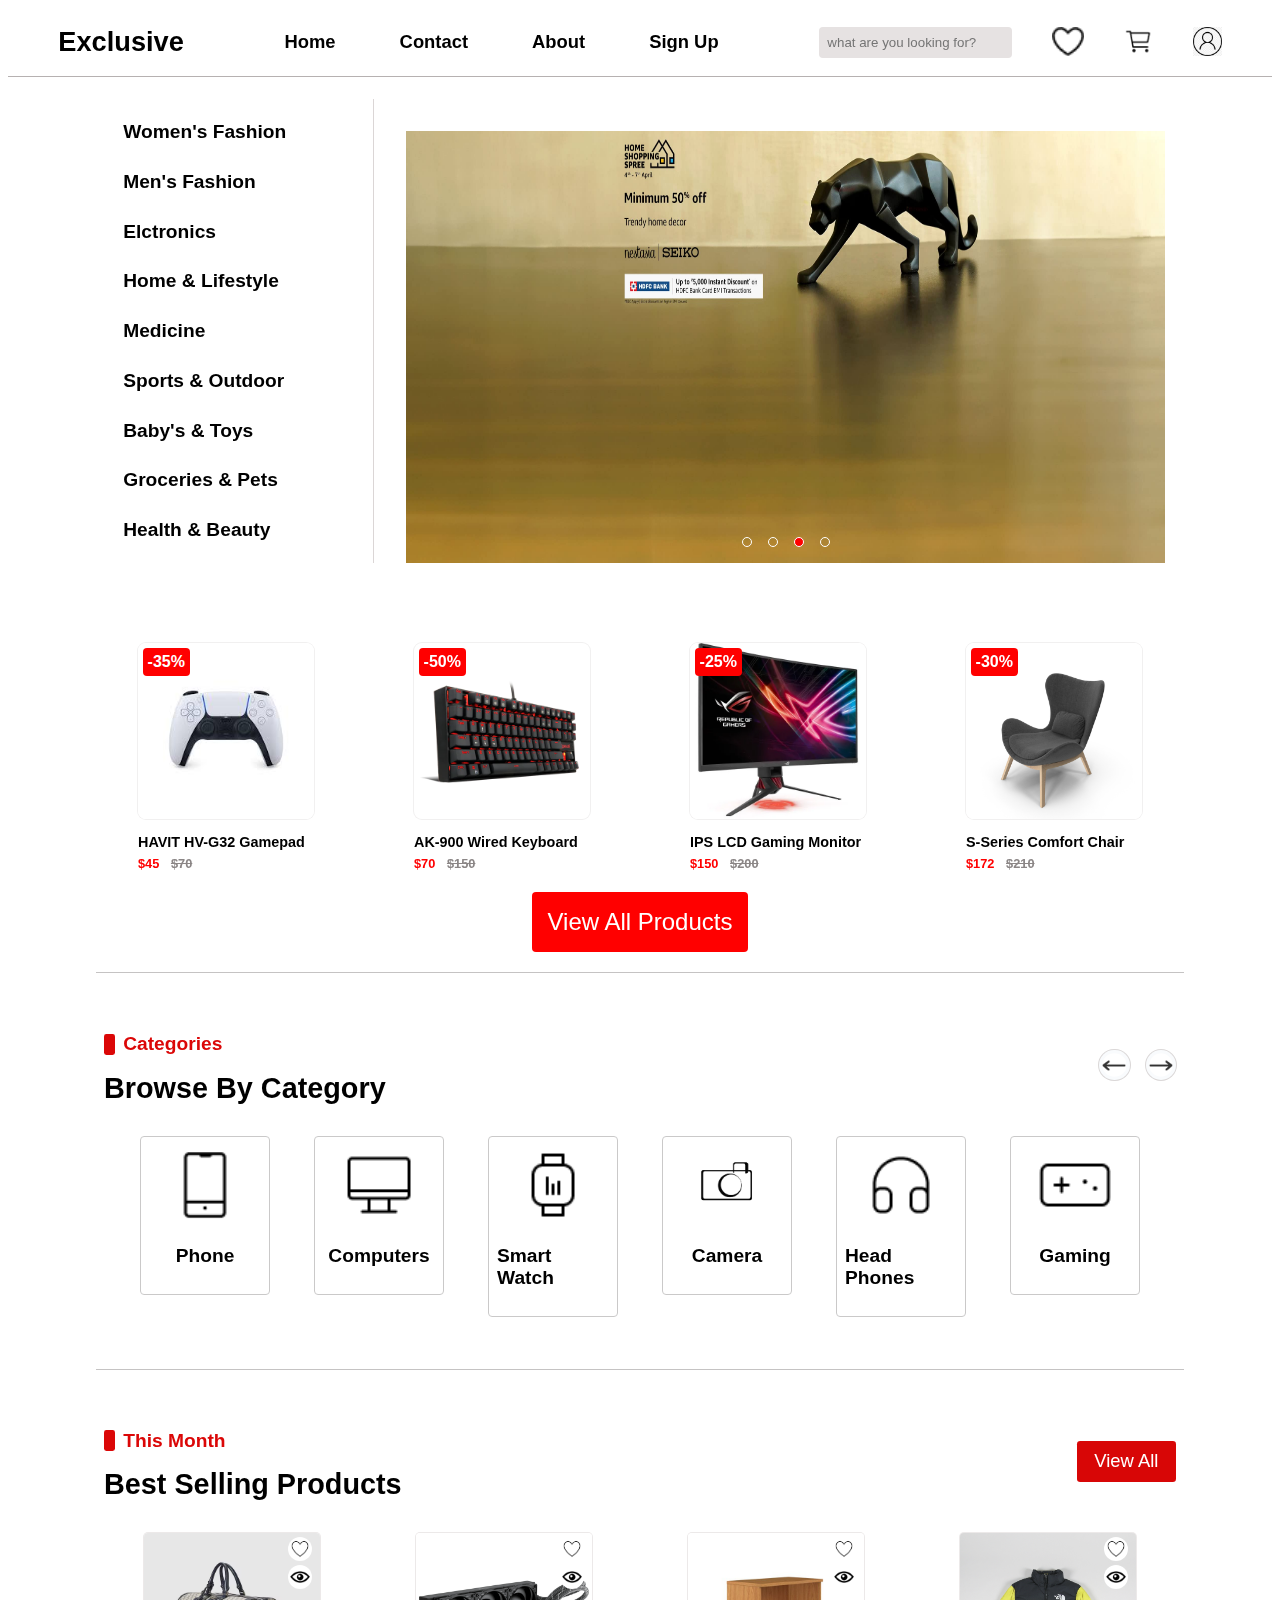
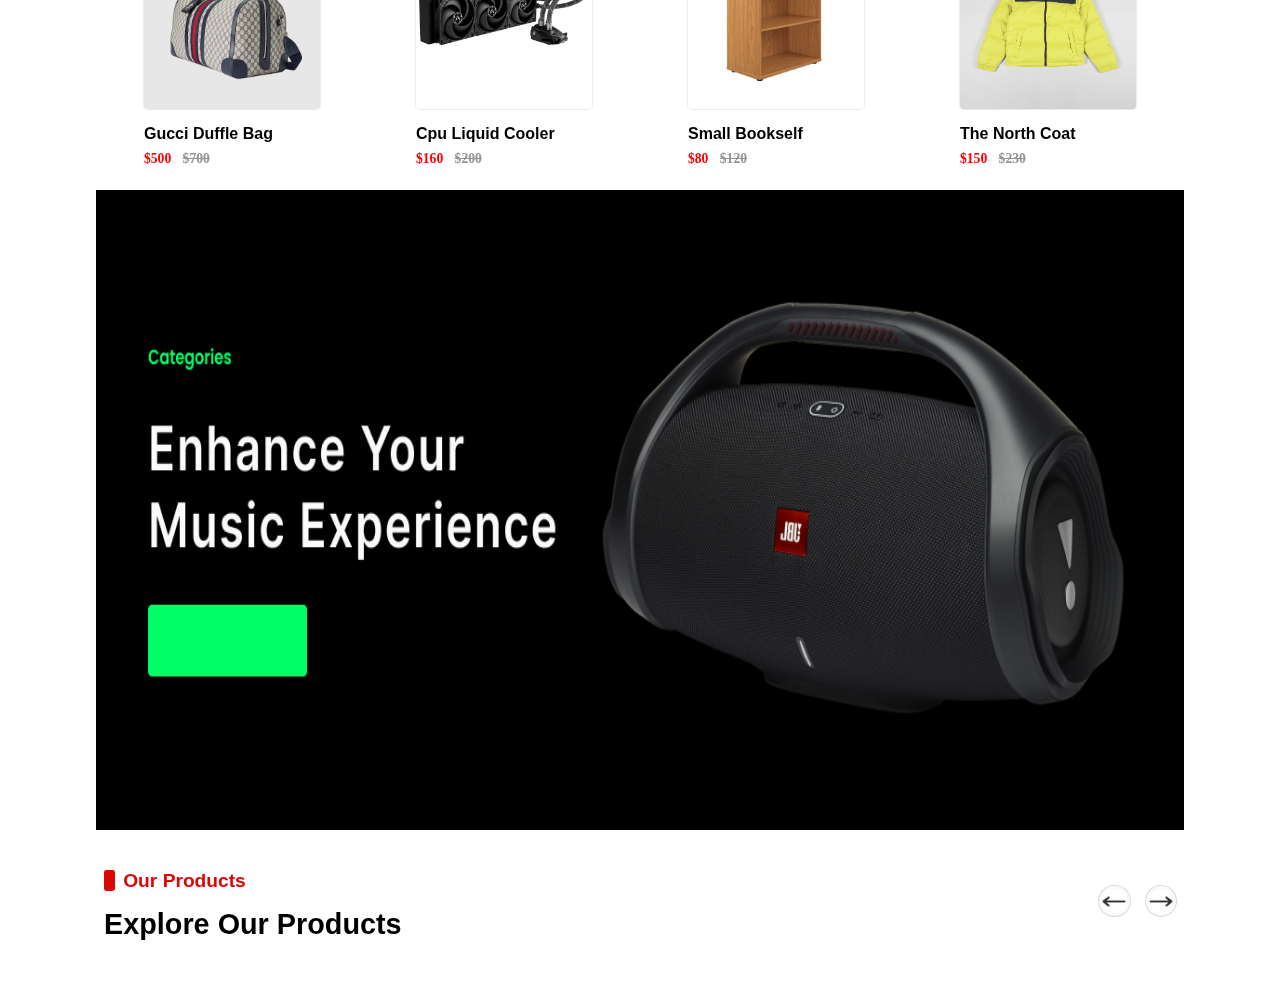
==== index.html @ c51a0bcf "adding new project work is remaining" ====
<!DOCTYPE html>
<html lang="en">
<head>
    <meta charset="UTF-8">
    <meta name="viewport" content="width=device-width, initial-scale=1.0">
    <title>Document</title>
    <link rel="stylesheet" href="./style.css">
</head>
<body>
    <!-- nav-section -->
    <nav class="nav-section">
        <h1 onclick="reLoad(event)">Exclusive</h1>
        <div class="mid">
            <li>
                <a href="#home">home</a>
            </li>
            <li>
                <a href="#">contact</a>
            </li>
            <li>
                <a href="#">about</a>
            </li>
            <li>
                <a href="#">sign up</a>
            </li>
        </div>
        <div class="right">
            <input type="search" placeholder="what are you looking for?">
            <img src="./images/Vector-1.png" alt="whislist">
            <img src="./images/Cart1 with buy.png" alt="add to cart">
            <img src="./images/account-user.jpg" alt="account-settings">
        </div>
    </nav>
    <hr>

    <!-- header section -->
    <header class="header-section" id="home">
        <div class="item1">
            <div class="card">
                <h4>women's fashion</h4>
                <img src="./images/right-arrow.png" alt="">
            </div>
            <div class="card">
                <h4>men's fashion</h4>
                <img src="./images/right-arrow.png" alt="">
            </div>
            <div class="card">
                <h4>elctronics</h4>
                <img src="./images/right-arrow.png" alt="elctronics">
            </div>
            <div class="card">
                <h4>home & lifestyle</h4>
                <img src="./images/right-arrow.png" alt="home & lifestyle">
            </div>
            <div class="card">
                <h4>medicine</h4>
                <img src="./images/right-arrow.png" alt="medicine">
            </div>
            <div class="card">
                <h4>sports & outdoor</h4>
                <img src="./images/right-arrow.png" alt="sports & outdoor">
            </div>
            <div class="card">
                <h4>baby's & toys</h4>
                <img src="./images/right-arrow.png" alt="baby's & toys">
            </div>
            <div class="card">
                <h4>groceries & pets</h4>
                <img src="./images/right-arrow.png" alt="groceries & pets">
            </div>
            <div class="card">
                <h4>health & beauty</h4>
                <img src="./images/right-arrow.png" alt="health & beauty">
            </div>
        </div>
        <div class="item2 ">
            <div class="container">
                
            </div>
        </div>
    </header>

    <!-- main-section  -->
    <main>
        <!-- flash sales -->
        <div class="catalogs">

        </div>

        <div class="sales-item">
            <div class="item">
                <div class="discount">-35%</div>
                <div class="card">
                    <img src="./images/Frame 570.png" alt="">
                    <button>add to cart</button>
                </div>
                <div class="text">
                    <h3>HAVIT HV-G32 Gamepad</h3>
                    <h5>$45  <span> $70</span></h5>
                </div>

            </div>
            <div class="item">
                <div class="discount">-50%</div>
                <div class="card">
                    <img src="./images/Frame 570-1.png" alt="">
                    <button>add to cart</button>
                </div>
                <div class="text">
                    <h3>AK-900 Wired Keyboard </h3>
                    <h5>$70 <span>$150 </span></h5>
                </div>

            </div>
            <div class="item">
                <div class="discount">-25%</div>
                <div class="card">
                    <img src="./images/Frame 570-2.png" alt="">
                    <button>add to cart</button>
                </div>
                <div class="text">
                    <h3>IPS LCD Gaming Monitor</h3>
                    <h5>$150 <span>$200 </span></h5>
                </div>

            </div>
            <div class="item">
                <div class="discount">-30%</div>
                <div class="card">
                    <img src="./images/Frame 570-3.png" alt="">
                    <button>add to cart</button>
                </div>
                <div class="text">
                    <h3>S-Series Comfort Chair</h3>
                    <h5>$172 <span>$210</span></h5>
                </div>

            </div>

        </div>

        <center>
            <div>view all products</div>
        </center>

        <hr>

        <!-- categories -->
        <div class="catalogs">
            <div class="text">
                <div class="box">
                    <div></div>
                    <h5>categories</h5>
                </div>
                <h2>browse by category</h2>
            </div>
            <div class="box">
                <img src="./images/left-arrow.png" alt="">
                <img src="./images/right-arrow-2.png" alt="">
            </div>
        </div>
        <div class="categories">
            <div class="card">
                <img src="./images/Category-CellPhone.png" alt="">
                <h3>phone</h3>
            </div>
            <div class="card">
                <img src="./images/Category-Computer.png" alt="">
                <h3>computers</h3>
            </div>
            <div class="card">
                <img src="./images/Category-SmartWatch.png" alt="">
                <h3>smart watch</h3>
            </div>
            <div class="card">
                <img src="./images/Category-Camera.png" alt="">
                <h3>camera</h3>
            </div>
            <div class="card">
                <img src="./images/Category-Headphone.png" alt="">
                <h3>head phones</h3>
            </div>
            <div class="card">
                <img src="./images/Category-Gamepad.png" alt="">
                <h3>gaming</h3>
            </div>
            
        </div>
        <hr>

        <!-- best selling item -->
        <div class="catalogs">
            <div class="text">
                <div class="box">
                    <div></div>
                    <h5>this month</h5>
                </div>
                <h2>best selling products</h2>
            </div>
            <div class="btn-view">view all</div>
        </div>
        <div class="selling-products">
            <div class="item">
                <div class="spec">
                    <img src="./images/whislist-logo.png" alt="">
                    <img src="./images/seen-logo.png" alt="">
                </div>
                <div class="card">
                    <img src="./images/Cart-1.png" alt="">
                    <button>add to cart</button>
                </div>
                <div class="text">
                    <h3>Gucci Duffle Bag</h3>
                    <h5>$500 <span>$700</span></h5>
                </div>
            </div>
            <div class="item">
                <div class="spec">
                    <img src="./images/whislist-logo.png" alt="">
                    <img src="./images/seen-logo.png" alt="">
                </div>
                <div class="card">
                    <img src="./images/Cart-2.png" alt="">
                    <button>add to cart</button>
                </div>
                <div class="text">
                    <h3>cpu liquid cooler</h3>
                    <h5>$160 <span>$200</span></h5>
                </div>
            </div>
            <div class="item">
                <div class="spec">
                    <img src="./images/whislist-logo.png" alt="">
                    <img src="./images/seen-logo.png" alt="">
                </div>
                <div class="card">
                    <img src="./images/Cart-3.png" alt="">
                    <button>add to cart</button>
                </div>
                <div class="text">
                    <h3>small bookself</h3>
                    <h5>$80 <span>$120</span></h5>
                </div>
            </div>
            <div class="item">
                <div class="spec">
                    <img src="./images/whislist-logo.png" alt="">
                    <img src="./images/seen-logo.png" alt="">
                </div>
                <div class="card">
                    <img src="./images/Cart-10.png" alt="" style="mix-blend-mode: multiply;">
                    <button>add to cart</button>
                </div>
                <div class="text">
                    <h3>the north coat</h3>
                    <h5>$150 <span>$230</span></h5>
                </div>
            </div>
        </div>

        <!-- banner -->
        <div class="banner">
        </div>

        <!-- products  -->
        <div class="catalogs">
            <div class="text">
                <div class="box">
                    <div></div>
                    <h5>our products</h5>
                </div>
                <h2>explore our products</h2>
            </div>
            <div class="box">
                <img src="./images/left-arrow.png" alt="">
                <img src="./images/right-arrow-2.png" alt="">
            </div>
        </div>

        <div class="products"></div>
    </main>
    <script src="./script.js"></script>
</body>
</html>
---- style.css ----
body{
    display: flex;
    flex-direction: column;
    align-items: center;
}
.nav-section{
    width:100%;
    height:fit-content;
    display: flex;
    flex-direction: row;
    justify-content:space-around;
    align-items: center;
    cursor: pointer;
    border-bottom:solid rgb(182, 177, 177) 1px;
}
.nav-section > h1{
    font-size:1.7rem;
    font-family: 'Gill Sans', 'Gill Sans MT', Calibri, 'Trebuchet MS', sans-serif;
    font-weight:600;
}
.nav-section > .mid{
    width:fit-content;
    display: flex;
    flex-direction: row;
    gap:4rem;
    list-style-type: none;
}
.nav-section > .mid a{
    font-size:1.15rem;
    text-decoration: none;
    font-family: 'Gill Sans', 'Gill Sans MT', Calibri, 'Trebuchet MS', sans-serif;
    font-weight:600;
    text-transform: capitalize;
    color:black;
}
.nav-section > .mid a:hover{
    text-decoration:underline rgb(0, 0, 0) 1px;
    text-underline-offset:5px;
}
.nav-section > .right{
    width:fit-content;
    display: flex;
    flex-direction: row;
    gap:2.5rem;
}
.nav-section > .right > input{
    border:none;
    outline: none;
    background-color:rgb(230, 226, 226);
    border-radius:0.25rem;
    padding:0.5rem;
}
.nav-section >  .right > img{
    height:1.8rem;
}
.header-section{
    width:82vw;
    display: flex;
    flex-direction:row;
    margin-top:-1.2rem;
}
.header-section > .item1{
    width:25%;
    display:flex;
    flex-direction: column;
    justify-content: space-around;
    padding:0.5rem;
}
.header-section > .item1 > .card{
    width:100%;
    height:2rem;
    display:flex;
    flex-direction: row;
    justify-content: space-between;
    align-items:center;
    cursor: pointer;
    img{
        display: none;
    }
}
.header-section > .item1 > .card:hover{
    img{
        height:0.8rem;
        display: inline;
    }
}
.header-section > .item1 > .card > h4{
    font-size:1.2rem;
    font-family: 'Gill Sans', 'Gill Sans MT', Calibri, 'Trebuchet MS', sans-serif;
    text-transform: capitalize;
    font-weight:550;
}
.header-section > .item2{
    width:75%;
    height:25rem;
    padding:2rem;
    border-left:solid 1px rgb(219, 214, 214);
}
.header-section > .item2 > .container{
    width:100%;
    height:100%;
    background-image:url('./images/');
    background-size:100% 100%;
}
.header-section > .item2 > .container{
    display: flex;
    flex-direction: row;
    justify-content: center;
    align-items: flex-end;
    gap:1rem;
    padding:1rem;

}
.header-section > .item2 > .container > div{
    width:0.5rem;
    height:0.5rem;
    border-radius:50%;
    border:solid 1px white;
}
main{
    width:85vw;
    display: flex;
    flex-direction: column;
    margin-top:4rem;
    /* border:solid 1px; */
}
main > .sales-item{
    width:100%;
    display: flex;
    flex-direction: row;
    justify-content: space-around;
    gap:1rem;
}
main > .sales-item > .item{
    width:11rem;
    display:flex;
    flex-direction: column;
    gap:0;
    position:relative;
}
main > .sales-item > .item > .discount{
    width:fit-content;
    font-size:1rem;
    font-family: 'Gill Sans', 'Gill Sans MT', Calibri, 'Trebuchet MS', sans-serif;
    font-weight: 600;
    color:white;
    background-color:red;
    border-radius:0.25rem;
    padding:0.3rem;
    /* border:solid 1px; */
    position: absolute;
    left:0.3rem;
    top:0.3rem;
    z-index:1;

}
main > .sales-item > .item > .card{
    width:100%;
    display: flex;
    flex-direction: column-reverse;
    position: relative;
    /* border:solid 1px; */
    button{
        display:none;
    }
}
main > .sales-item > .item > .card:hover{
    img{
        width:100%;
    }
    button{
        width:100%;
        height:2rem;
        display:inline;
        background-color:black;
        font-size:1rem;
        font-family: 'Gill Sans', 'Gill Sans MT', Calibri, 'Trebuchet MS', sans-serif;
        text-transform:capitalize;
        color:white;
        border:none;
        border-radius:0.2rem;
        z-index:1;
        cursor: pointer;
        position: absolute;
    }
    button:hover{
        opacity:0.9;
        font-size:1.2rem;
    }
}
main > .sales-item > .item > .card > img{
    aspect-ratio:4/4;
    border-radius:0.5rem;
    box-shadow:0px 0px 0px 1px rgb(241, 240, 240);
}
main > .sales-item > .item > .text{
    width:100%;
    height:fit-content;
}
main > .sales-item > .item > .text > h3{
    font-size:0.9rem;
    font-family: 'Gill Sans', 'Gill Sans MT', Calibri, 'Trebuchet MS', sans-serif;
    font-weight:600;
}
main > .sales-item > .item > .text > h5{
    font-size:0.8rem;
    font-family: 'Gill Sans', 'Gill Sans MT', Calibri, 'Trebuchet MS', sans-serif;
    color:red;
    font-weight:600;
    margin-top:-0.5rem;
    word-spacing:0.5rem;
}
main > .sales-item > .item > .text span{
    color:rgb(139, 134, 134);
    text-decoration: line-through;
}
main > center > div{
    color: white;
    font-size:1.5rem;
    font-family: 'Gill Sans', 'Gill Sans MT', Calibri, 'Trebuchet MS', sans-serif;
    border-radius:0.25rem;
    text-transform: capitalize;
    width:fit-content;
    padding:1rem;
    background-color:red;
}
hr {
    border: none; 
    height: 1px; 
    background-color: rgb(197, 195, 195);
    margin: 20px 0;
}
main > .catalogs{
    display: flex;
    flex-direction:row;
    justify-content:space-between;
    align-items:center;
    padding:0.5rem;
}
main > .catalogs > .text{
    height:fit-content;
    display: flex;
    flex-direction:column;
    align-content:center;
}
main > .catalogs > .btn-view{
    font-size:1.15rem;
    font-family: 'Gill Sans', 'Gill Sans MT', Calibri, 'Trebuchet MS', sans-serif;
    font-weight:500;
    text-transform: capitalize;
    color:white;
    background-color:rgb(216, 6, 6);
    border-radius:0.2rem;
    padding:0.6rem 1.1rem;
}
main > .catalogs > .box{
    display:flex;
    flex-direction:row;
    align-items: flex-end;
    gap:1rem;
}
main > .catalogs > .box > img{
    width:1.5rem;
    border-radius:50%;
    box-shadow:0px 0px 0px 1px rgb(219, 216, 216);
    background-color: rgb(249, 251, 253);
    padding:0.2rem;
}
main > .catalogs > .text > .box{
    display: flex;
    flex-direction:row;
    align-items: center;
    gap:0.5rem;
}
main > .catalogs > .text > .box > div{
    width:0.7rem;
    height:1.3rem;
    background-color:rgb(219, 7, 7);
    border-radius:0.15rem;
}
main > .catalogs > .text > .box > h5{
    font-size:1.2rem;
    font-family: 'Gill Sans', 'Gill Sans MT', Calibri, 'Trebuchet MS', sans-serif;
    text-transform: capitalize;
    color: rgb(219, 7, 7);
}
main > .catalogs > .text > h2{
    font-size:1.8rem;
    font-family: 'Gill Sans', 'Gill Sans MT', Calibri, 'Trebuchet MS', sans-serif;
    text-transform: capitalize;
    margin-top:-1rem;
}
main > .categories{
    display:flex;
    flex-direction:row;
    justify-content:space-evenly;
    margin-bottom:2rem;
}
main > .categories > .card{
    width:7rem;
    height:fit-content;
    display: flex;
    flex-direction: column;
    align-items: center;
    border:solid 1px rgb(202, 201, 201);
    padding:0.5rem;
    border-radius:0.25rem;
}
main > .categories > .card > h3{
    font-size:1.2rem;
    font-family: 'Gill Sans', 'Gill Sans MT', Calibri, 'Trebuchet MS', sans-serif;
    font-weight: 600;
    text-transform: capitalize;
}
main > .categories img{
    width:5rem;
}
main > .selling-products{
    display: flex;
    flex-direction:row;
    justify-content: space-around;
}
main > .selling-products > .item{
    width:11rem;
    position: relative;
}
main > .selling-products > .item > .spec{
    width:1.5rem;
    position: absolute;
    left:9rem;
    top:0.25rem;
    z-index: 1;
}
main > .selling-products > .item > .spec > img{
    width:100%;
    border-radius:50%;
}
main > .selling-products > .item > .spec > img:hover{
    width:1.4rem;
}
main > .selling-products > .item > .card{
    width:100%;
    display:flex;
    flex-direction: column-reverse;
    position: relative;
    box-shadow:0px 0px 0px 1px rgb(236, 233, 233);
    border-radius:0.25rem;
    button{
        display:none;
    }
}
main > .selling-products > .item > .card:hover{
    img{
        width:100%;
    }
    button{
        width:100%;
        height:2rem;
        display:inline;
        background-color:black;
        font-size:1rem;
        font-family: 'Gill Sans', 'Gill Sans MT', Calibri, 'Trebuchet MS', sans-serif;
        text-transform:capitalize;
        color:white;
        border:none;
        border-radius:0.2rem;
        z-index:1;
        cursor: pointer;
        position: absolute;
    }
    button:hover{
        opacity:0.9;
        font-size:1.2rem;
    }
}
main > .selling-products > .item > .card > img{
    width:100%;
    border-radius:0.25rem;
}
main > .selling-products > .item > .text{
    width:100%;
    display:flex;
    flex-direction:column;
    gap:-4rem;
}
main > .selling-products > .item > .text > h3{
    font-size:1rem;
    text-transform: capitalize;
    font-family: 'Gill Sans', 'Gill Sans MT', Calibri, 'Trebuchet MS', sans-serif;
}
main > .selling-products > .item > .text > h5{
    font-size:0.85rem;
    color:red;
    word-spacing:0.5rem;
    margin-top:-0.5rem;
}
main > .selling-products > .item > .text span{
    color: rgb(150, 147, 147);
    text-decoration: line-through;
}
main > .banner{
    width:100%;
    height:40rem;
    background-image:url('./images/Frame\ 600.png');
    background-size:100% 100%;
}
@media (max-width:1090px) and (min-width:919px) {
    .nav-section{
        width:100%;
        justify-content:space-around;
    }
    .nav-section > .mid{
        gap:1.8rem;
    }
    .nav-section > .right{
        gap:1rem;
    }
    .header-section{
        width:90vw;
    }
    .header-section > .item1 > .card > h4{
        font-size:1rem;
    }
    .header-section > .item2{
        width:75%;
        height:16.4rem;
        padding:1.3rem;
    }
    main{
        width:92vw;
    }
    main > .banner{
        width:100%;
        height:20rem;
        background-image:url('./images/Frame\ 600.png');
        background-size:100% 100%;
    }
}
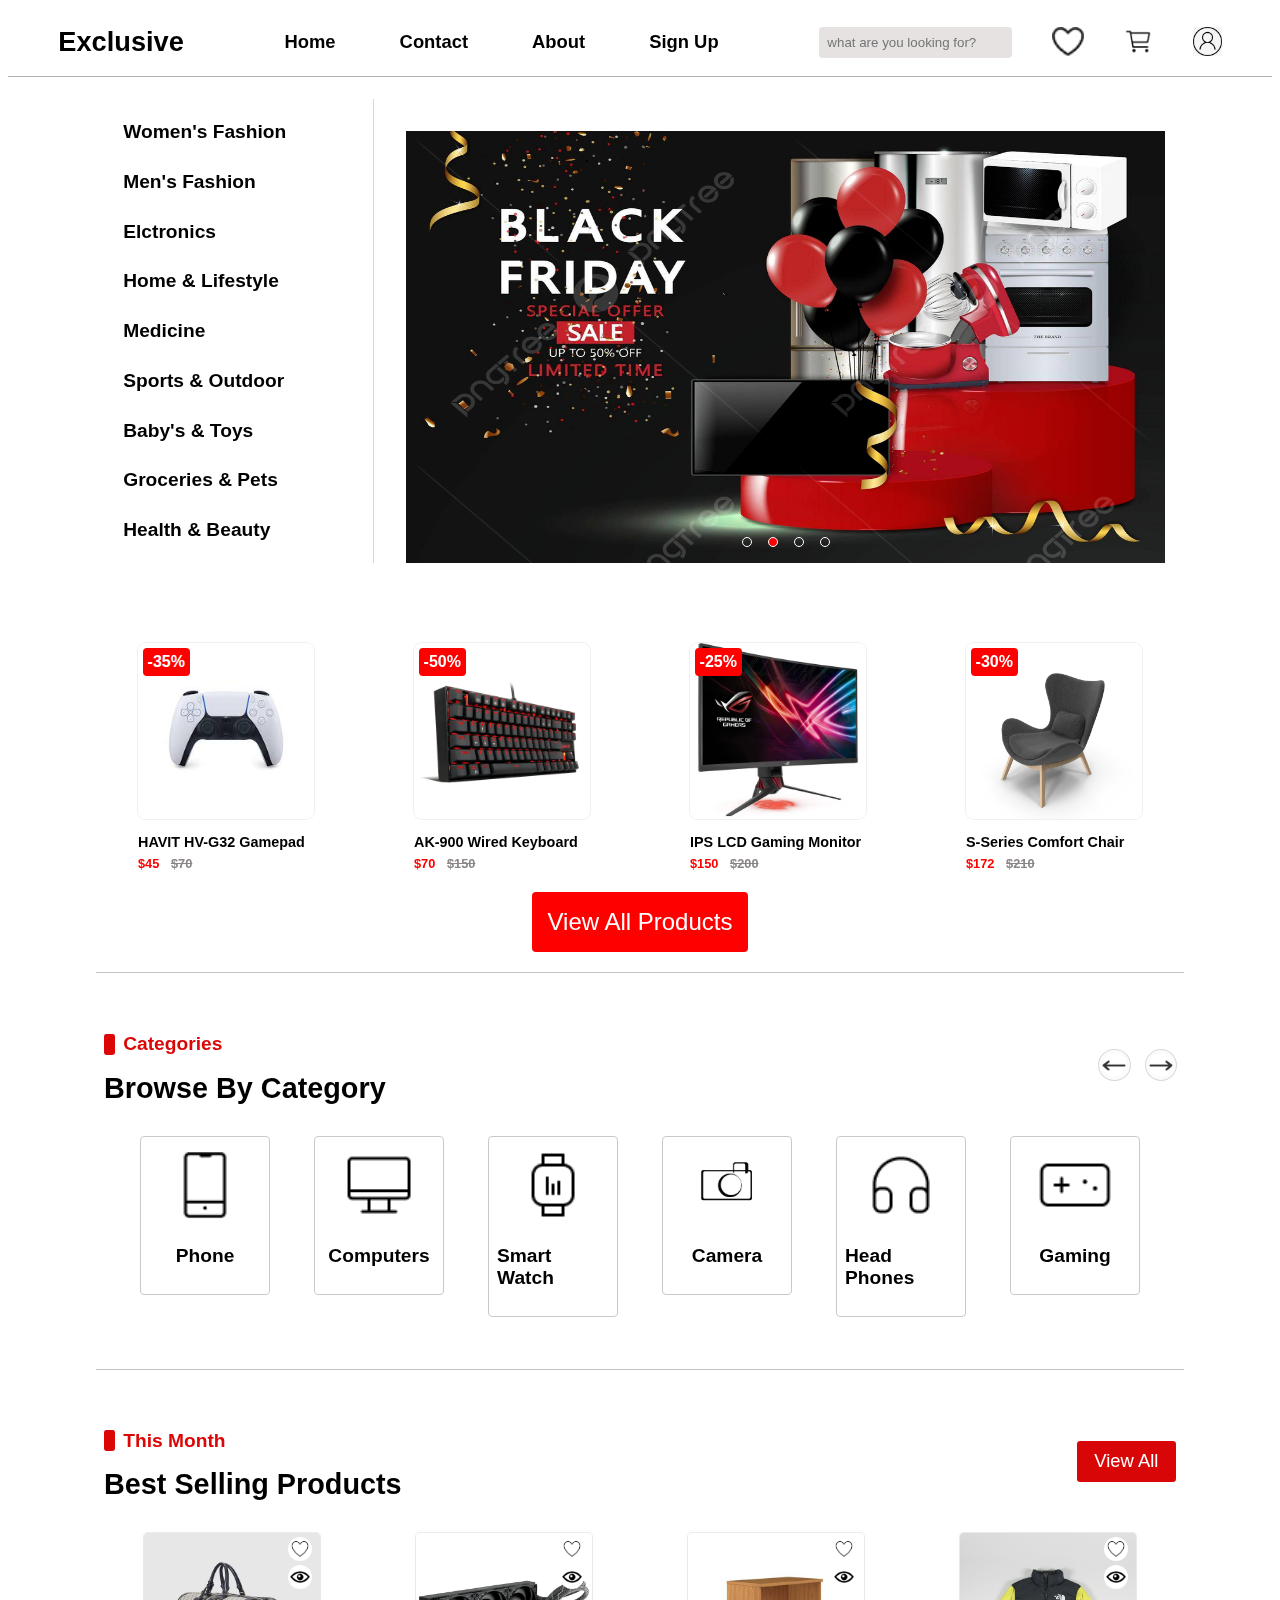
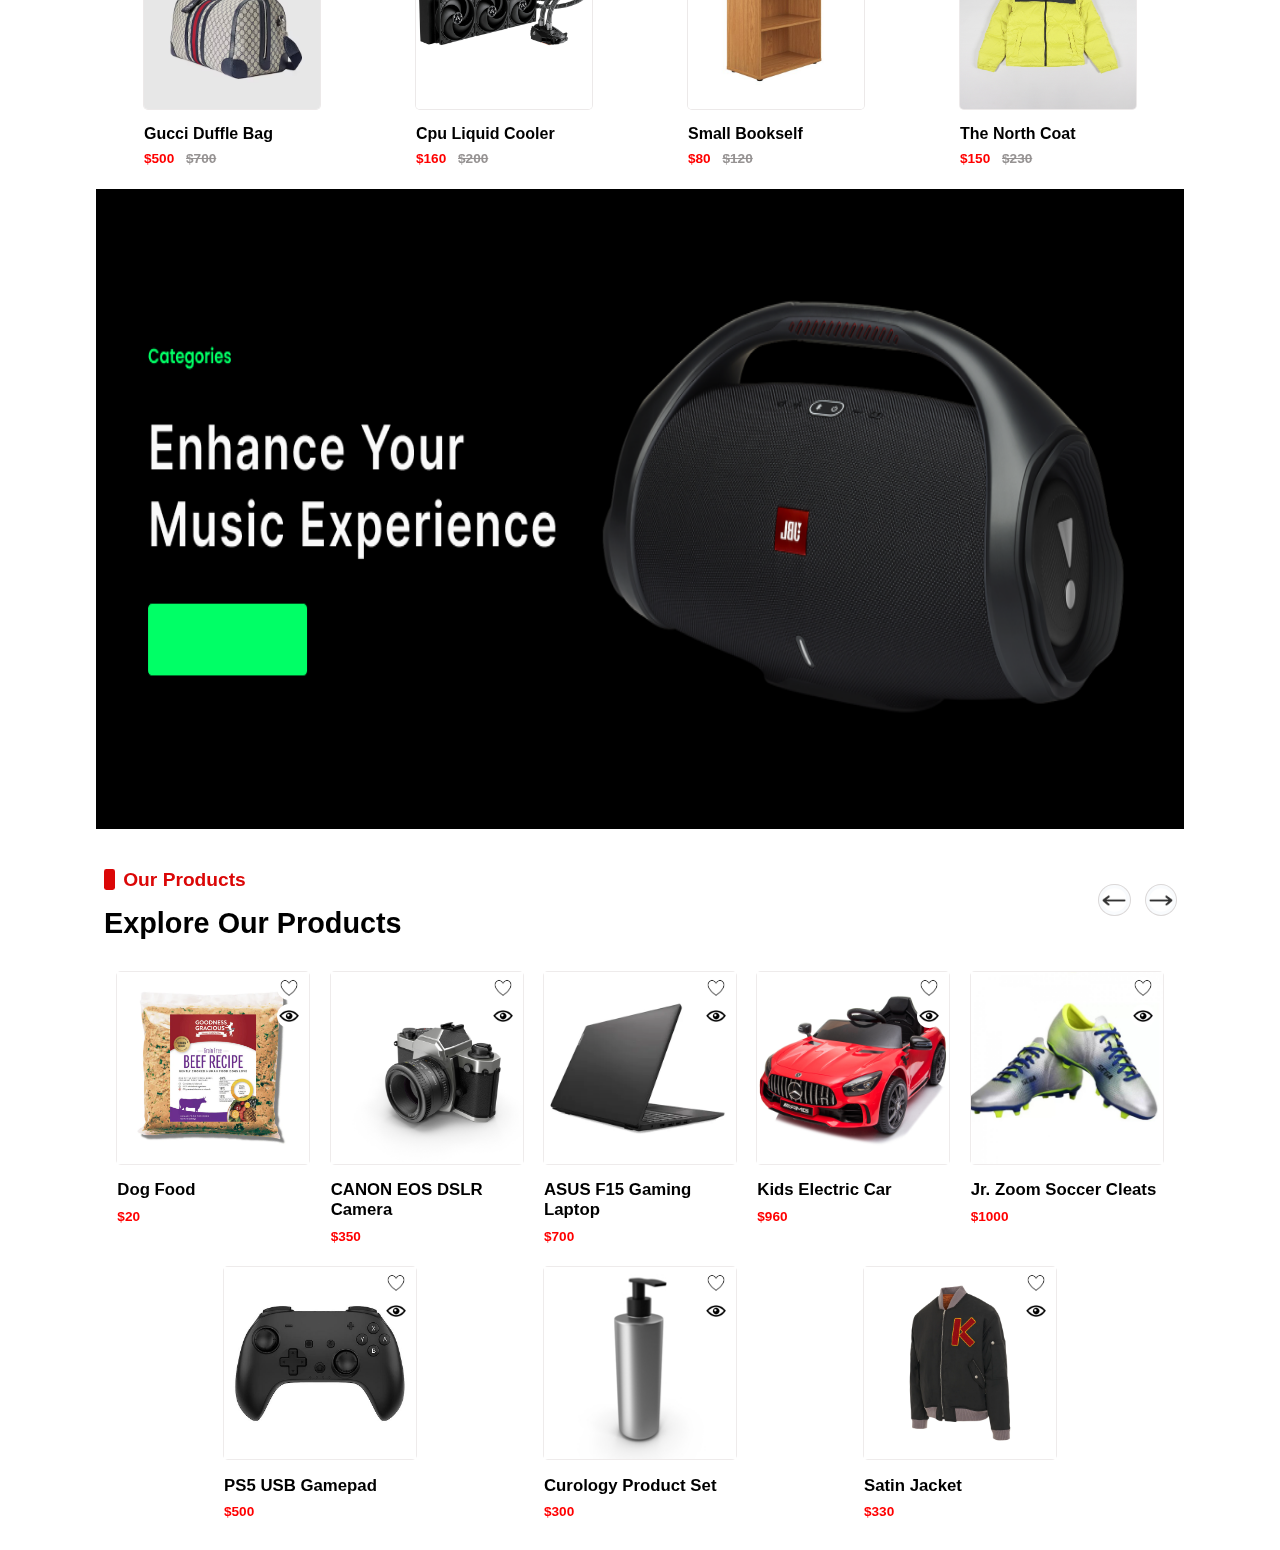
==== commit 91eb8b38: "adding our products section" ====
--- a/index.html
+++ b/index.html
@@ -276,8 +276,120 @@
                 <img src="./images/right-arrow-2.png" alt="">
             </div>
         </div>
-
-        <div class="products"></div>
+        <div class="products">
+            <div class="item">
+                <div class="spec">
+                    <img src="./images/whislist-logo.png" alt="">
+                    <img src="./images/seen-logo.png" alt="">
+                </div>
+                <div class="card">
+                    <img src="./images/Cart-4.png" alt="">
+                    <button>add to cart</button>
+                </div>
+                <div class="text">
+                    <h3>dog food</h3>
+                    <h5>$20</h5>
+                </div>
+            </div>
+            <div class="item">
+                <div class="spec">
+                    <img src="./images/whislist-logo.png" alt="">
+                    <img src="./images/seen-logo.png" alt="">
+                </div>
+                <div class="card">
+                    <img src="./images/Cart-5.png" alt="">
+                    <button>add to cart</button>
+                </div>
+                <div class="text">
+                    <h3>CANON EOS DSLR camera</h3>
+                    <h5>$350</h5>
+                </div>
+            </div>
+            <div class="item">
+                <div class="spec">
+                    <img src="./images/whislist-logo.png" alt="">
+                    <img src="./images/seen-logo.png" alt="">
+                </div>
+                <div class="card">
+                    <img src="./images/Cart-6.png" alt="">
+                    <button>add to cart</button>
+                </div>
+                <div class="text">
+                    <h3>ASUS F15 gaming laptop</h3>
+                    <h5>$700</h5>
+                </div>
+            </div>
+            <div class="item">
+                <div class="spec">
+                    <img src="./images/whislist-logo.png" alt="">
+                    <img src="./images/seen-logo.png" alt="">
+                </div>
+                <div class="card">
+                    <img src="./images/Cart-7.png" alt="">
+                    <button>add to cart</button>
+                </div>
+                <div class="text">
+                    <h3>kids electric car</h3>
+                    <h5>$960</h5>
+                </div>
+            </div>
+            <div class="item">
+                <div class="spec">
+                    <img src="./images/whislist-logo.png" alt="">
+                    <img src="./images/seen-logo.png" alt="">
+                </div>
+                <div class="card">
+                    <img src="./images/Cart-8.png" alt="">
+                    <button>add to cart</button>
+                </div>
+                <div class="text">
+                    <h3>jr. zoom soccer cleats</h3>
+                    <h5>$1000</h5>
+                </div>
+            </div>
+            <div class="item">
+                <div class="spec">
+                    <img src="./images/whislist-logo.png" alt="">
+                    <img src="./images/seen-logo.png" alt="">
+                </div>
+                <div class="card">
+                    <img src="./images/Cart-9.png" alt="">
+                    <button>add to cart</button>
+                </div>
+                <div class="text">
+                    <h3>PS5 USB gamepad</h3>
+                    <h5>$500</h5>
+                </div>
+            </div>
+            <div class="item">
+                <div class="spec">
+                    <img src="./images/whislist-logo.png" alt="">
+                    <img src="./images/seen-logo.png" alt="">
+                </div>
+                <div class="card">
+                    <img src="./images/Cart.png" alt="">
+                    <button>add to cart</button>
+                </div>
+                <div class="text">
+                    <h3>curology product set</h3>
+                    <h5>$300</h5>
+                </div>
+            </div>
+            <div class="item">
+                <div class="spec">
+                    <img src="./images/whislist-logo.png" alt="">
+                    <img src="./images/seen-logo.png" alt="">
+                </div>
+                <div class="card">
+                    <img src="./images/cart2.png" alt="">
+                    <button>add to cart</button>
+                </div>
+                <div class="text">
+                    <h3>satin jacket</h3>
+                    <h5>$330</h5>
+                </div>
+            </div>
+        </div>
     </main>
     <script src="./script.js"></script>
 </body>
--- a/style.css
+++ b/style.css
@@ -390,6 +390,7 @@
 }
 main > .selling-products > .item > .text > h5{
     font-size:0.85rem;
+    font-family: 'Gill Sans', 'Gill Sans MT', Calibri, 'Trebuchet MS', sans-serif;
     color:red;
     word-spacing:0.5rem;
     margin-top:-0.5rem;
@@ -403,6 +404,88 @@
     height:40rem;
     background-image:url('./images/Frame\ 600.png');
     background-size:100% 100%;
+}
+main > .products{
+    width:100%;
+    display:flex;
+    flex-direction: row;
+    flex-wrap: wrap;
+    justify-content: space-evenly;
+}
+main > .products > .item{
+    width:12rem;
+    display:flex;
+    flex-direction: column;
+    gap:0;
+    position:relative;
+}
+main > .products > .item > .spec{
+    width:1.5rem;
+    position: absolute;
+    left:10rem;
+    top:0.25rem;
+    z-index: 1;
+}
+main > .products > .item > .spec > img{
+    width:100%;
+    border-radius:50%;
+}
+main > .products > .item > .spec > img:hover{
+    width:1.4rem;
+}
+main > .products > .item > .card{
+    width:100%;
+    display: flex;
+    flex-direction: column-reverse;
+    box-shadow:0px 0px 0px 1px rgb(238, 235, 235);
+    border-radius:0.25rem;
+    button{
+        display: none;
+    }
+}
+main > .products > .item > .card:hover{
+    img{
+        width:100%;
+    }
+    button{
+        width:100%;
+        height:2rem;
+        display:inline;
+        background-color:black;
+        font-size:1rem;
+        font-family: 'Gill Sans', 'Gill Sans MT', Calibri, 'Trebuchet MS', sans-serif;
+        text-transform:capitalize;
+        color:white;
+        border:none;
+        border-radius:0.2rem;
+        z-index:1;
+        cursor: pointer;
+        position: absolute;
+    }
+    button:hover{
+        opacity:0.9;
+        font-size:1.2rem;
+    }
+}
+main > .products > .item > .text{
+    display:flex;
+    flex-direction:column;
+}
+main > .products > .item > .text > h3{
+    font-size:1.05rem;
+    text-transform: capitalize;
+    font-family: 'Gill Sans', 'Gill Sans MT', Calibri, 'Trebuchet MS', sans-serif;
+}
+main > .products > .item > .text > h5{
+    font-size:0.85rem;
+    font-family: 'Gill Sans', 'Gill Sans MT', Calibri, 'Trebuchet MS', sans-serif;
+    color:red;
+    word-spacing:0.5rem;
+    margin-top:-0.5rem;
+}
+main > .products > .item > .text span{
+    color: rgb(150, 147, 147);
+    text-decoration: line-through;
 }
 @media (max-width:1090px) and (min-width:919px) {
     .nav-section{
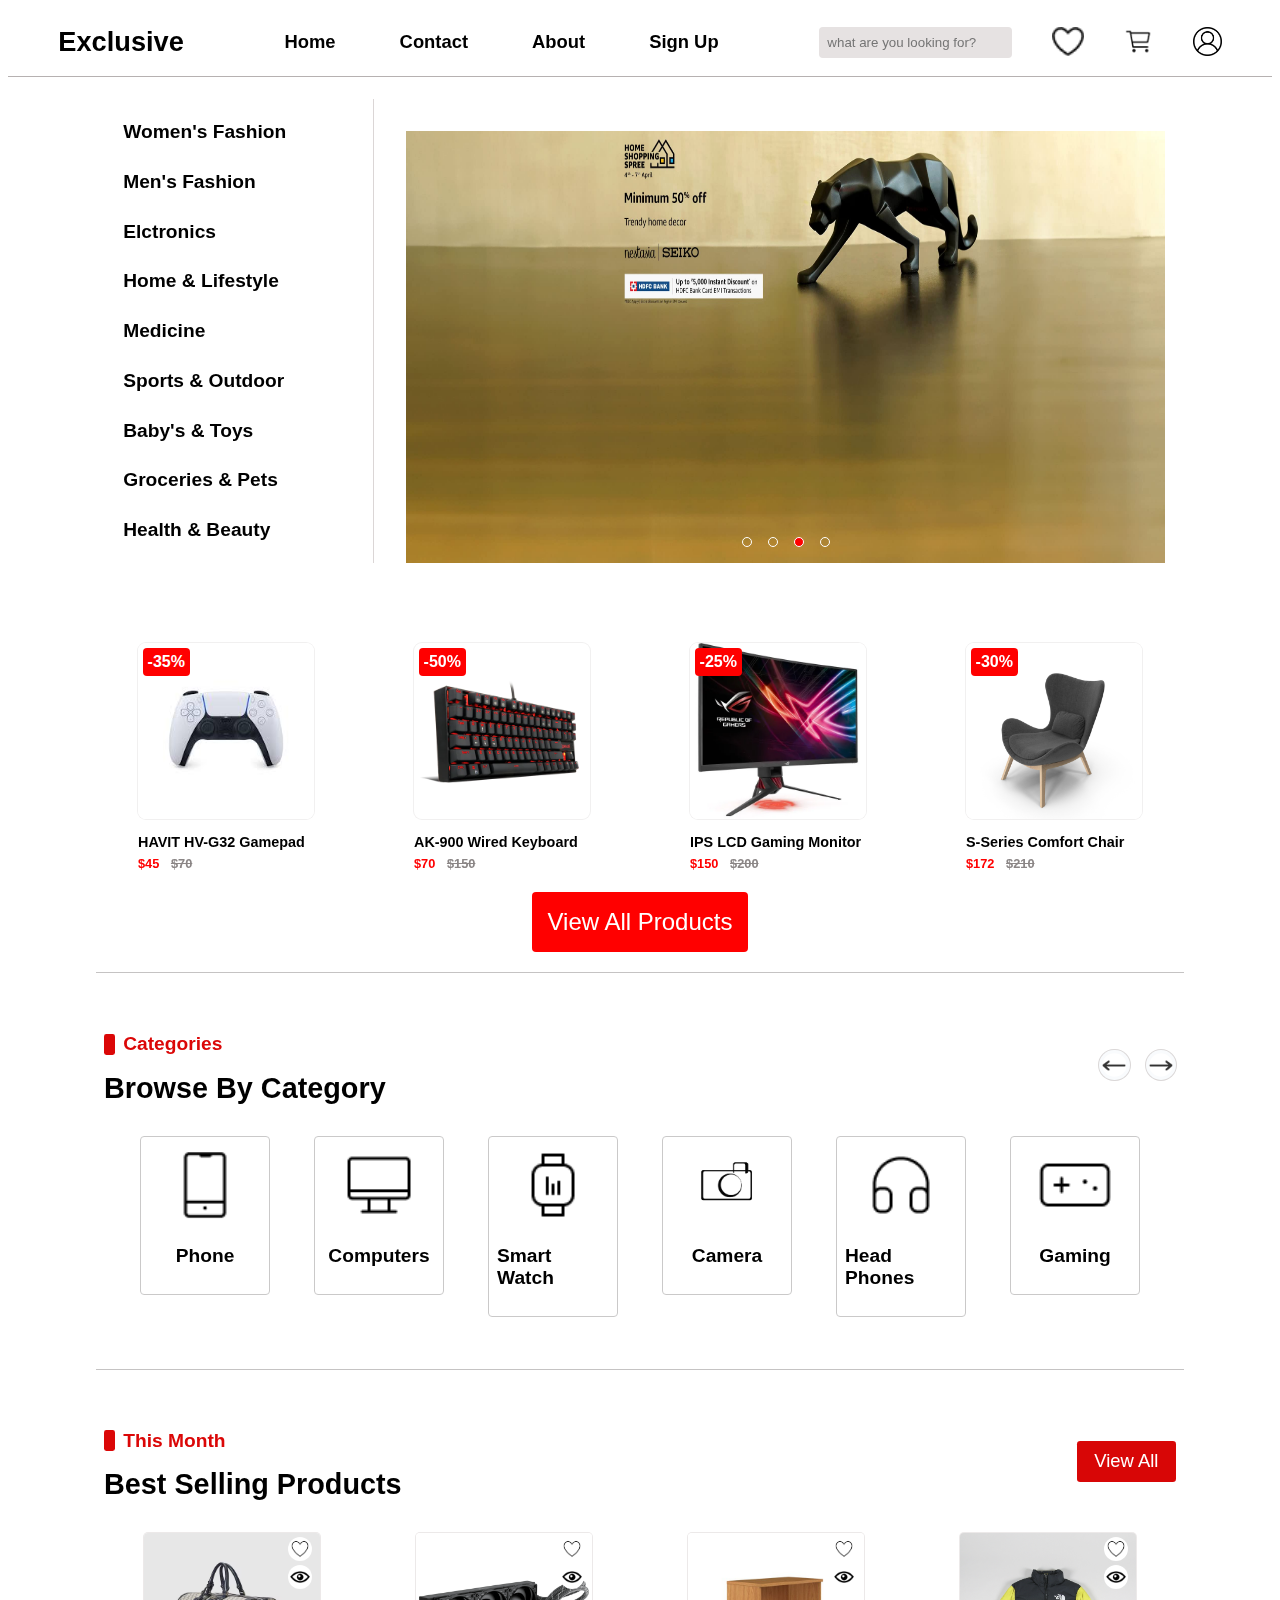
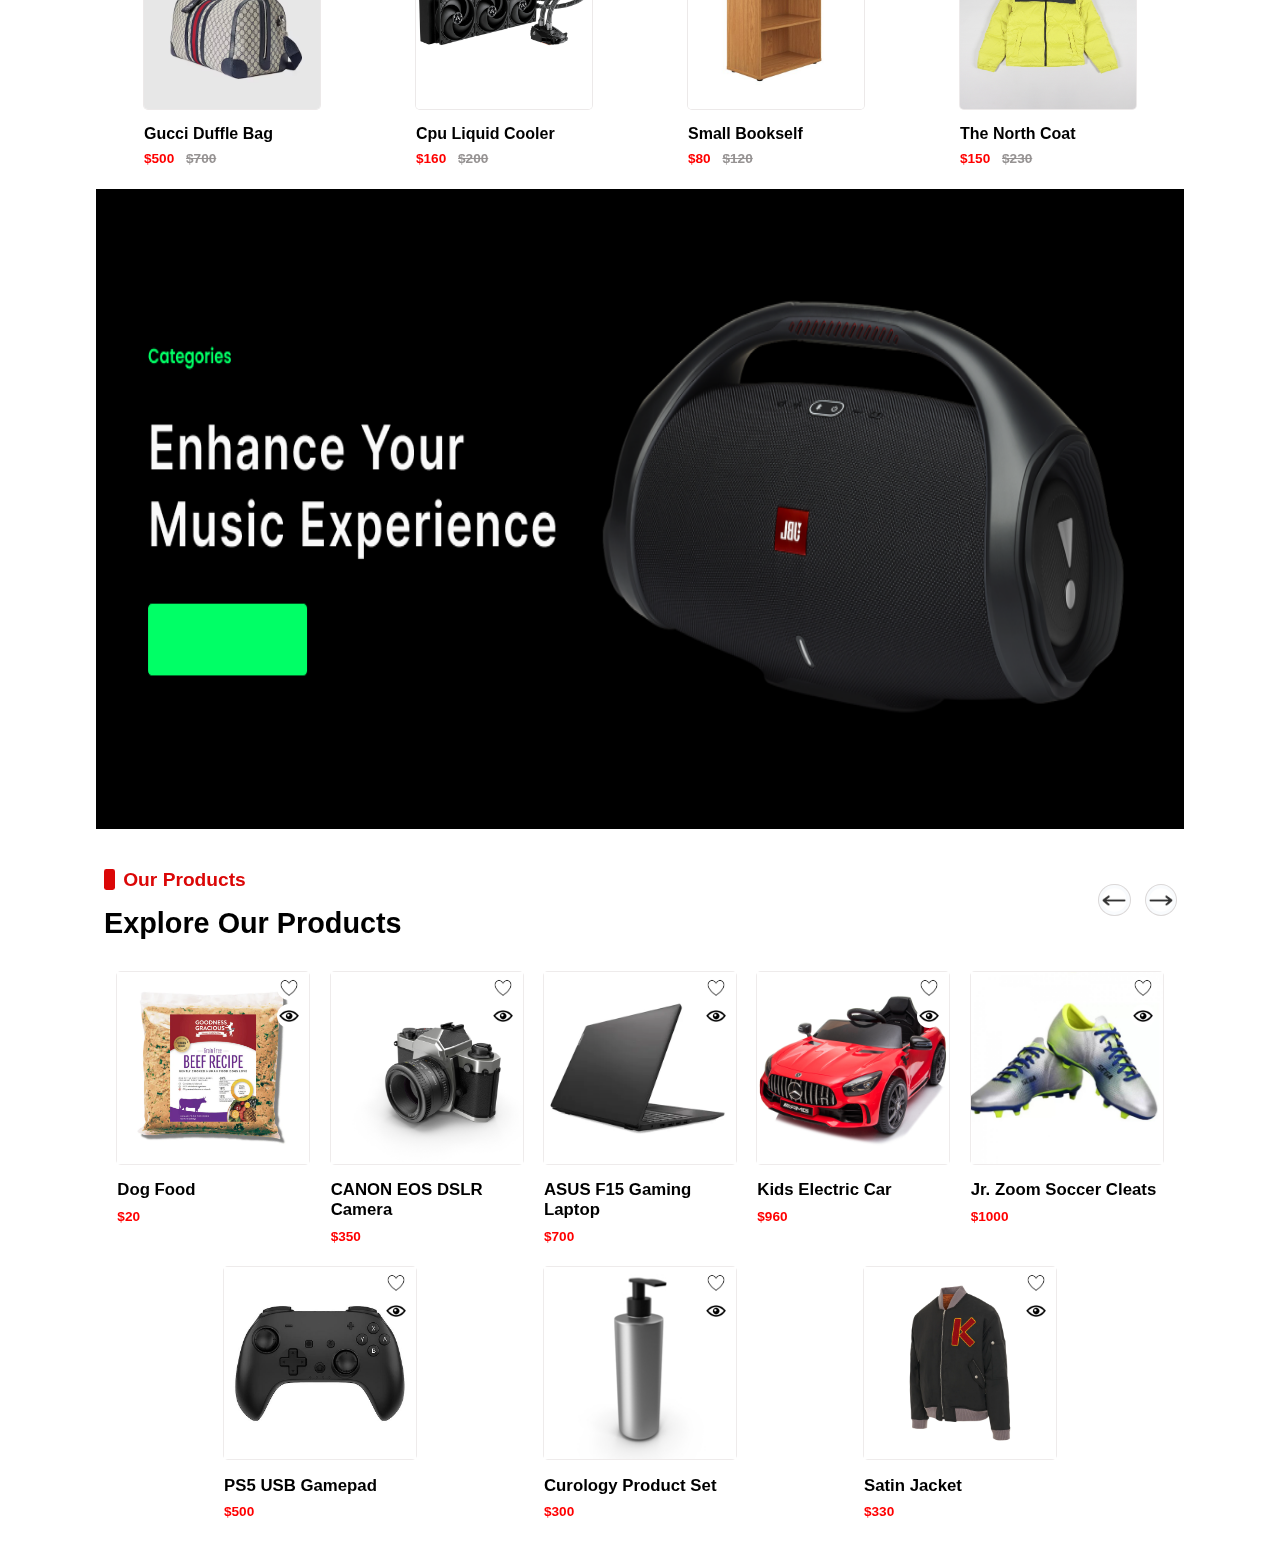
==== commit b65a686a: "adding some link visiting feature" ====
--- a/index.html
+++ b/index.html
@@ -28,7 +28,7 @@
             <input type="search" placeholder="what are you looking for?">
             <img src="./images/Vector-1.png" alt="whislist">
             <img src="./images/Cart1 with buy.png" alt="add to cart">
-            <img src="./images/account-user.jpg" alt="account-settings">
+            <img src="./images/account-user.png" alt="account-settings">
         </div>
     </nav>
     <hr>
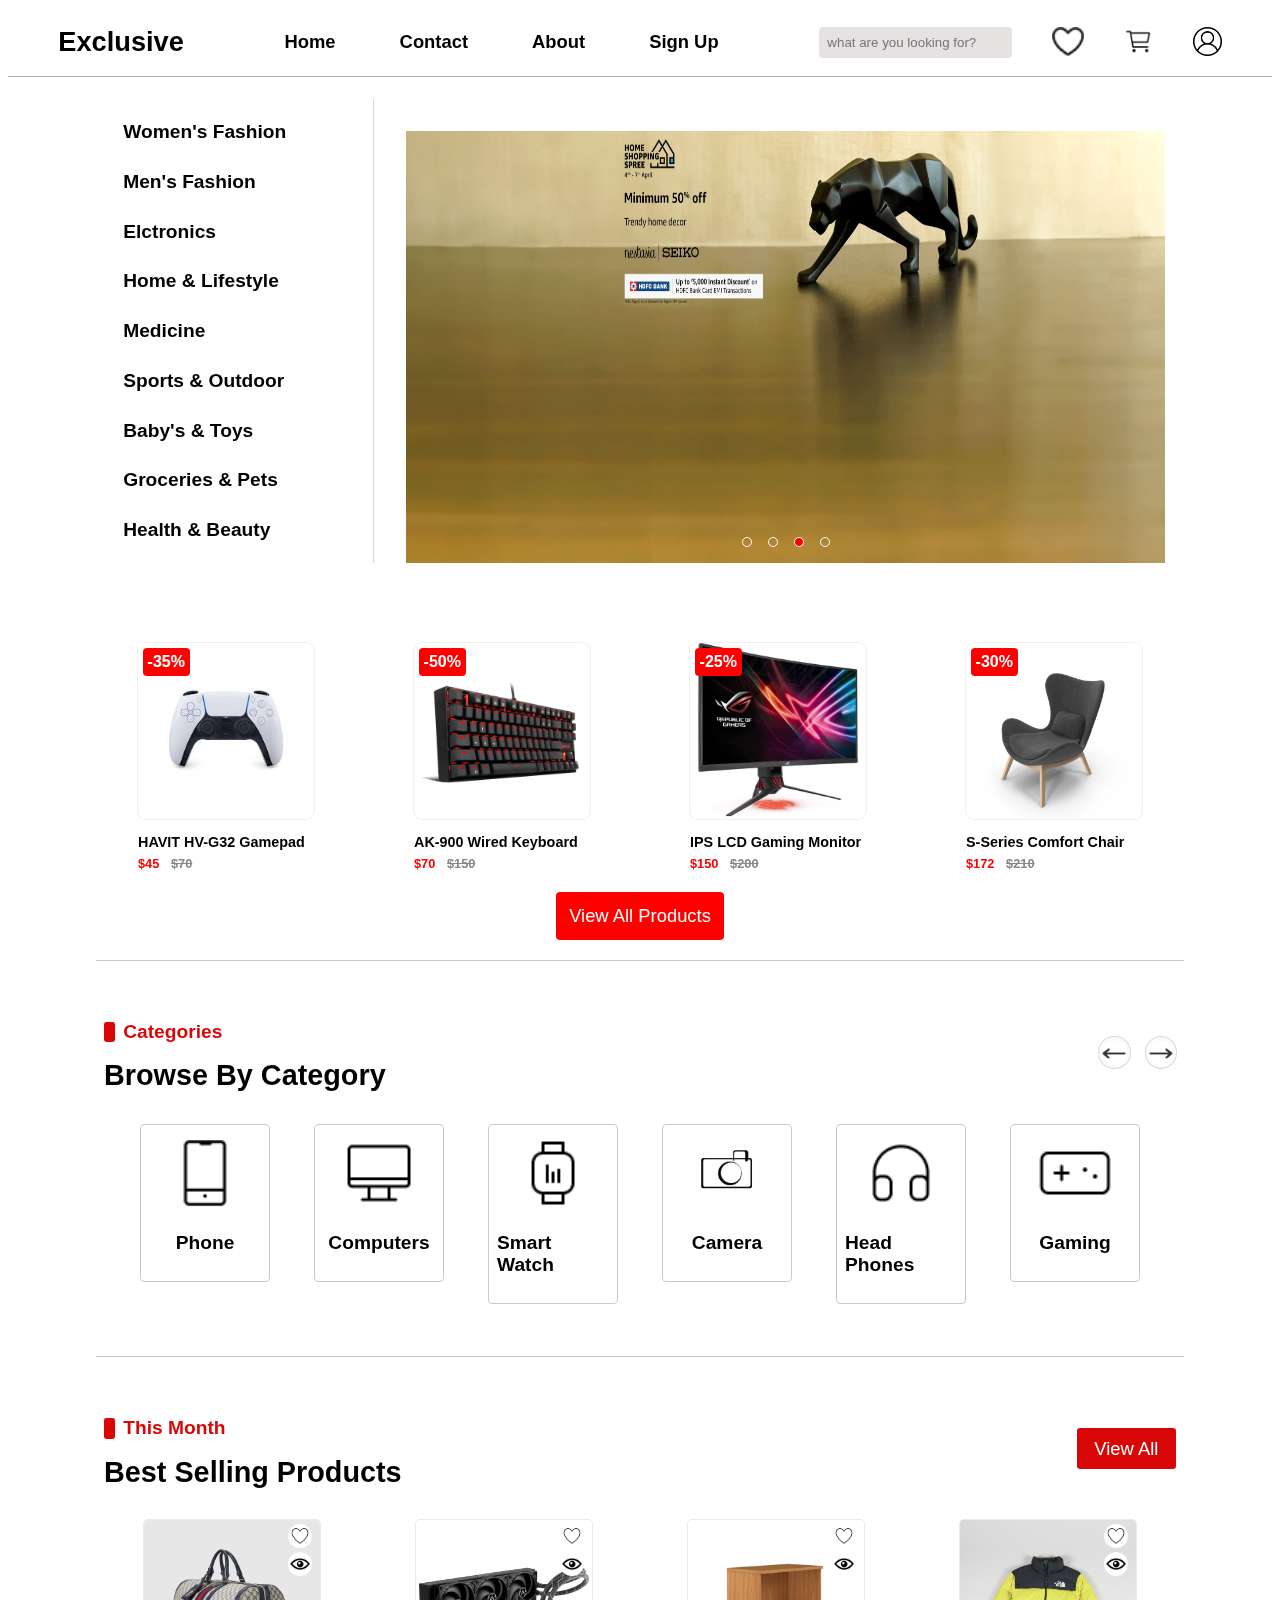
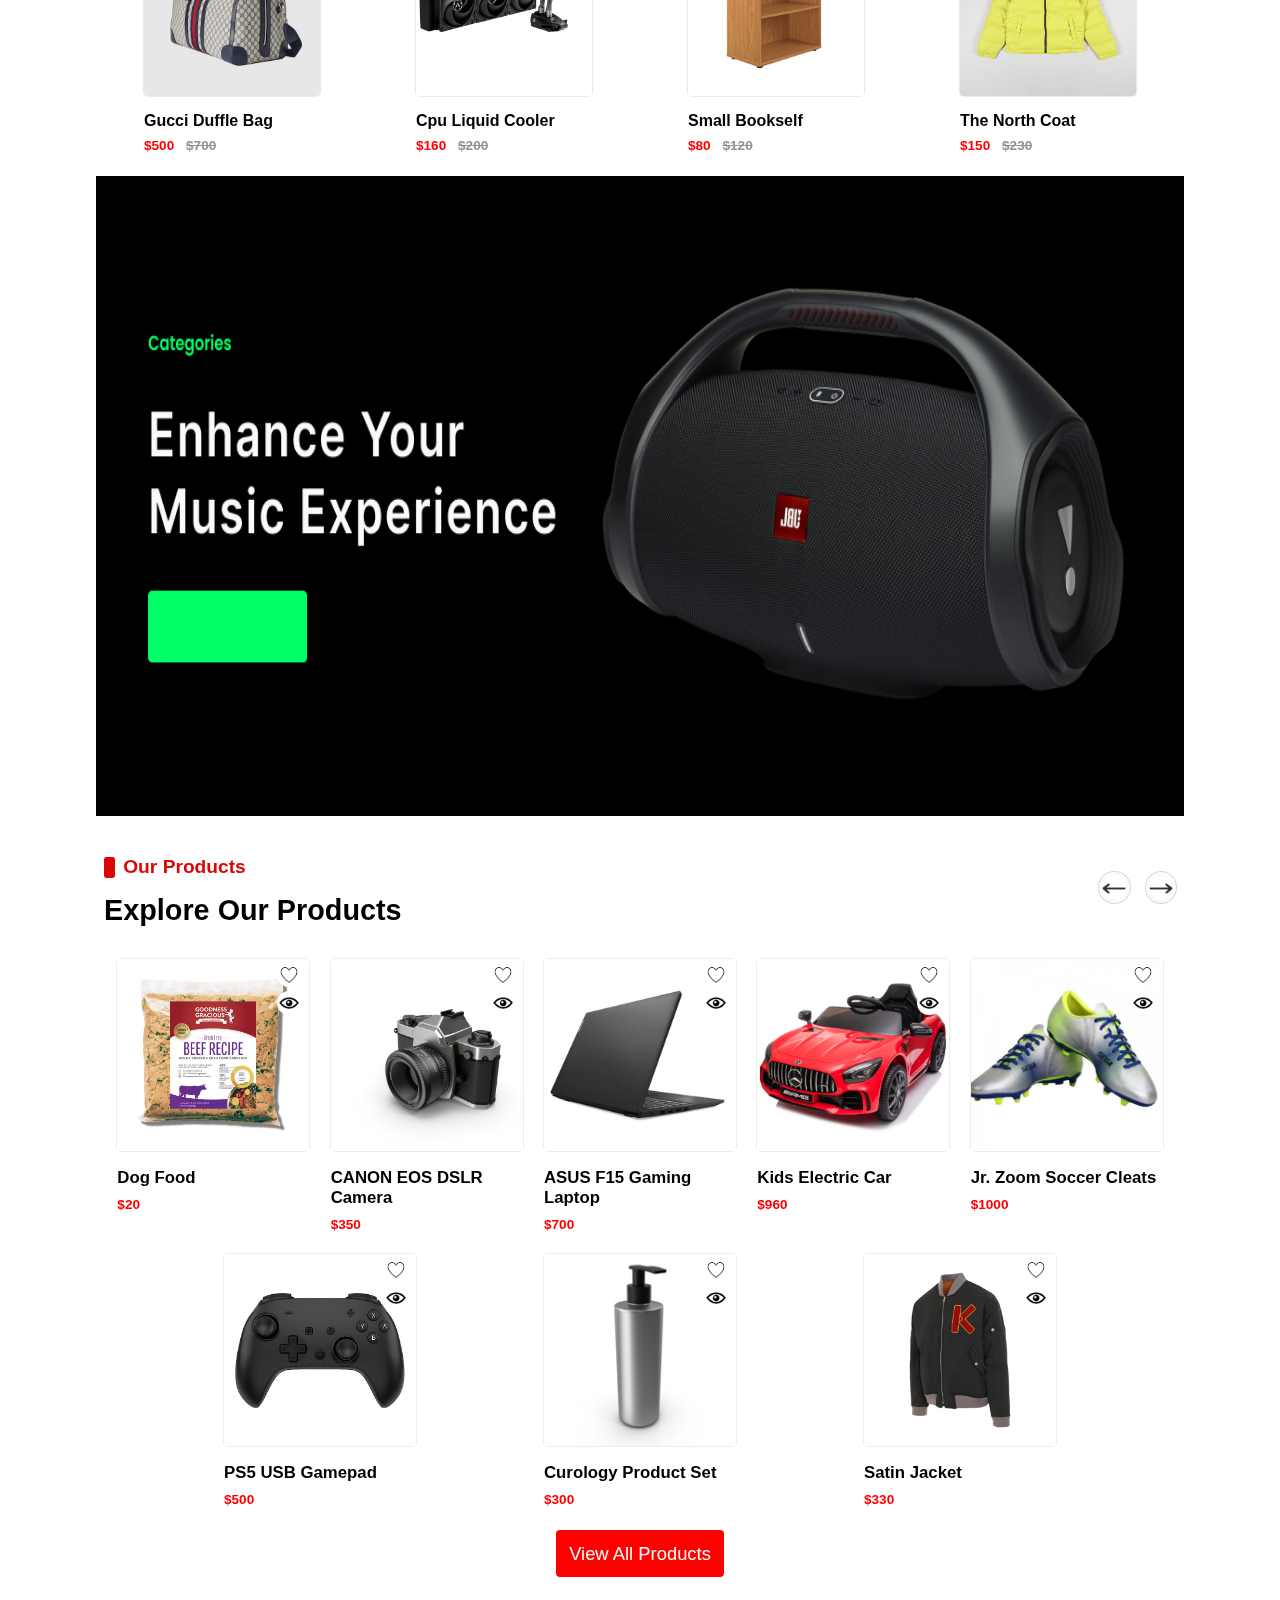
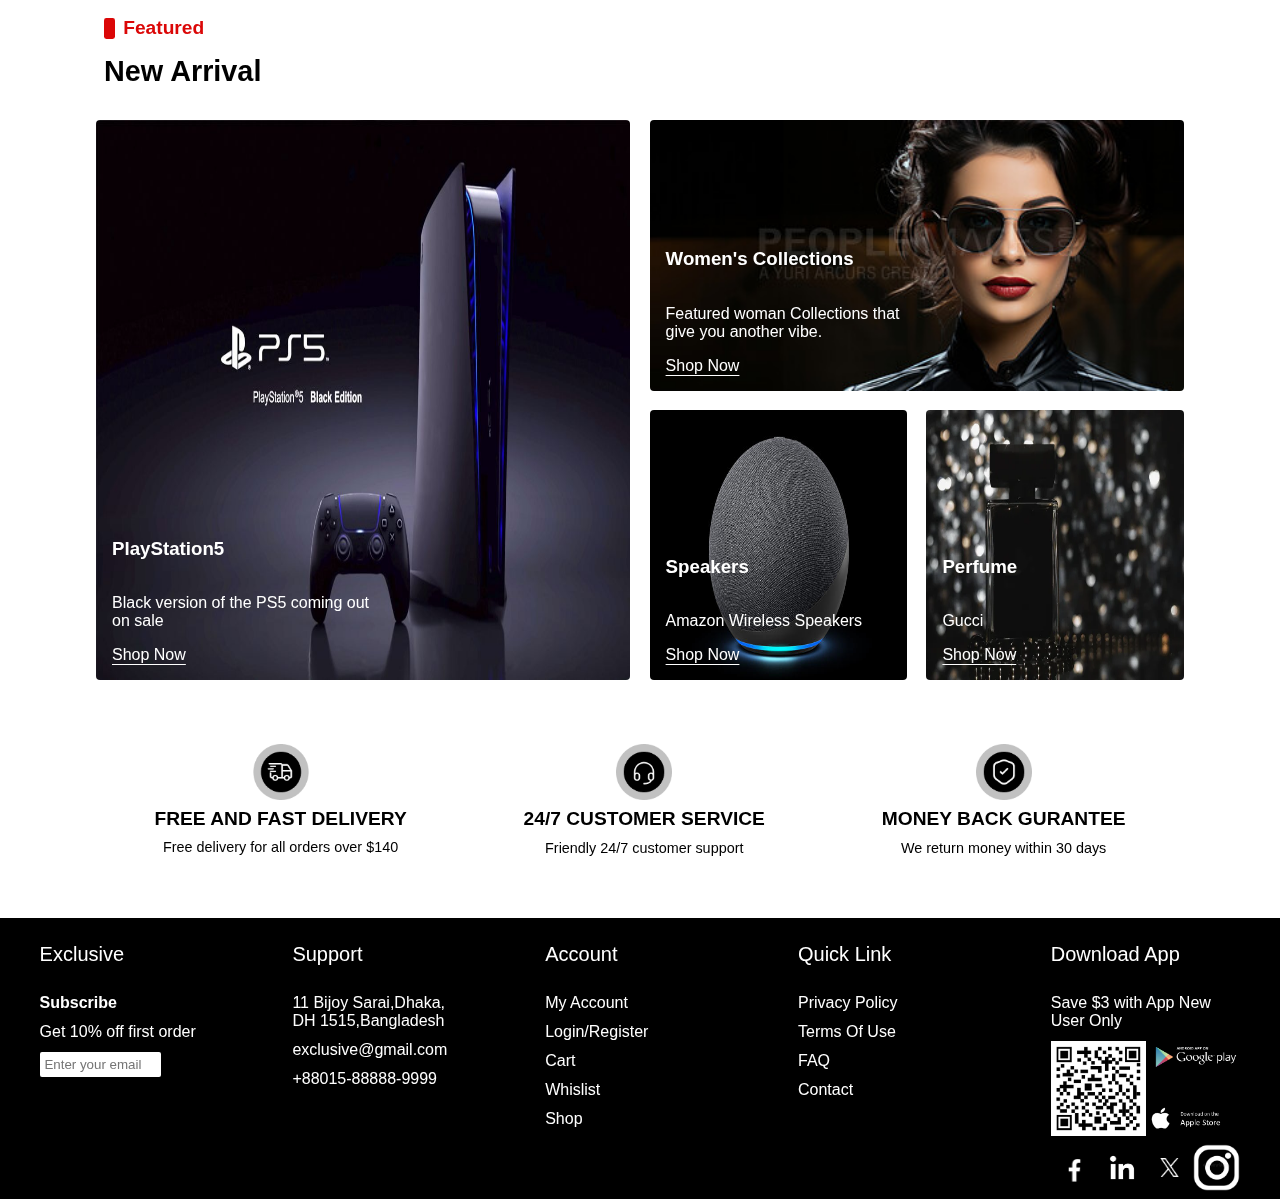
==== commit bed3e226: "adding footer section" ====
--- a/index.html
+++ b/index.html
@@ -9,7 +9,7 @@
 <body>
     <!-- nav-section -->
     <nav class="nav-section">
-        <h1 onclick="reLoad(event)">Exclusive</h1>
+        <h1 onclick="reLoad()">Exclusive</h1>
         <div class="mid">
             <li>
                 <a href="#home">home</a>
@@ -390,7 +390,111 @@
                 </div>
             </div>
         </div>
+        <center>
+            <div>view all products</div>
+        </center>
+
+        <!-- new arrival items -->
+        <div class="catalogs">
+            <div class="text">
+                <div class="box">
+                    <div></div>
+                    <h5>featured</h5>
+                </div>
+                <h2>new arrival</h2>
+            </div>
+        </div>
+        <div class="new-arrival">
+            <div class="item1 card">
+                <h3>PlayStation5</h3>
+                <p>Black version of the PS5 coming out <br>on sale</p>
+                <a href="">shop now</a>
+            </div>
+            <div class="item2 card">
+                <h3>Women's Collections</h3>
+                <p>Featured woman Collections that <br>give you another vibe.</p>
+                <a href="">shop now</a>
+            </div>
+            <div class="item3 card">
+                <h3>Speakers</h3>
+                <p>Amazon Wireless Speakers</p>
+                <a href="">shop now</a>
+            </div>
+            <div class="item4 card">
+                <h3>Perfume</h3>
+                <p>Gucci </p>
+                <a href="">shop now</a>
+            </div>
+        </div>
+        <!-- services-section -->
+        <div class="service">
+            <div class="card">
+                <img src="./images/Services.png" alt="">
+                <h4>FREE AND FAST DELIVERY</h4>
+                <p>Free delivery for all orders over $140</p>
+            </div>
+            <div class="card">
+                <img src="./images/Services-1.png" alt="">
+                <h4>24/7 CUSTOMER SERVICE </h4>
+                <p>Friendly 24/7 customer support</p>
+            </div>
+            <div class="card">
+                <img src="./images/Services-2.png" alt="">
+                <h4>MONEY BACK GURANTEE</h4>
+                <p>We return money within 30 days</p>
+            </div>
+        </div>
     </main>
+    <footer>
+        <div class="card input">
+            <h2>Exclusive</h2>
+            <li>Subscribe</li>
+            <li>Get 10% off first order</li>
+            <input type="email" placeholder="Enter your email">
+
+        </div>
+        <div class="card">
+            <h2>Support</h2>
+            <li>11 Bijoy Sarai,Dhaka,<br> DH 1515,Bangladesh</li>
+            <li>exclusive@gmail.com</li>
+            <li>+88015-88888-9999</li>
+        </div>
+        <div class="card">
+            <h2>Account</h2>
+            <li>My Account</li>
+            <li>Login/Register</li>
+            <li>Cart</li>
+            <li>Whislist</li>
+            <li>Shop</li>
+        </div>
+        <div class="card">
+            <h2>Quick Link</h2>
+            <li>Privacy Policy</li>
+            <li>Terms Of Use</li>
+            <li>FAQ</li>
+            <li>Contact</li>
+        </div>
+        <div class="card download">
+            <h2>Download App</h2>
+            <li>Save $3 with App New User Only</li>
+            <div class="img">
+                <div class="item download">
+                    <img src="./images/qr-code.png" alt="">
+                    <div class="apps">
+                        <img src="./images/google-play.png" alt="">
+                        <img src="./images/apple-store.png" alt="">
+                    </div>
+                </div>
+                <div class="item logo">
+                    <img src="./images/facebook.png" alt="">
+                    <img src="./images/linkdin.png" alt="">
+                    <img src="./images/twitter.png" alt="">
+                    <img src="./images/instagram.png" alt="">
+                </div>
+                
+            </div>
+        </div>
+    </footer>
     <script src="./script.js"></script>
 </body>
 </html>--- a/style.css
+++ b/style.css
@@ -216,12 +216,12 @@
 }
 main > center > div{
     color: white;
-    font-size:1.5rem;
+    font-size:1.15rem;
     font-family: 'Gill Sans', 'Gill Sans MT', Calibri, 'Trebuchet MS', sans-serif;
     border-radius:0.25rem;
     text-transform: capitalize;
     width:fit-content;
-    padding:1rem;
+    padding:0.8rem;
     background-color:red;
 }
 hr {
@@ -443,6 +443,7 @@
         display: none;
     }
 }
+
 main > .products > .item > .card:hover{
     img{
         width:100%;
@@ -487,6 +488,164 @@
     color: rgb(150, 147, 147);
     text-decoration: line-through;
 }
+main > .new-arrival{
+    width:100%;
+    height:35rem;
+    display: grid;
+    grid-template-columns: repeat(4,1fr);
+    grid-template-rows:repeat(2,1fr);
+    gap:1.2rem;
+}
+main > .new-arrival > .item1{
+    grid-row:1/3;
+    grid-column:1/3;
+    background-image:url(./images/ps5.jpg);
+}
+main > .new-arrival > .item2{
+    grid-column:3/5;
+    grid-row:1/2;
+    background-image:url('./images/womens_collection.png');
+}
+main > .new-arrival > .item3{
+    background-image: url('./images/speakers.jpg');
+}
+main > .new-arrival > .item4{
+    background-image: url('./images/gucci-perfume.jpg');
+}
+main > .new-arrival > .card{
+    background-size:100% 100%;
+    border-radius:0.25rem;
+    padding:1rem;
+    display:flex;
+    flex-direction: column;
+    justify-content:flex-end;
+}
+main > .new-arrival > .card > h3{
+    color:white;
+    font-family: 'Gill Sans', 'Gill Sans MT', Calibri, 'Trebuchet MS', sans-serif;
+    text-shadow:0px 0px 0px 1px white;
+}
+main > .new-arrival > .card > p{
+    color:white;
+    font-family: 'Gill Sans', 'Gill Sans MT', Calibri, 'Trebuchet MS', sans-serif;
+}
+main > .new-arrival > .card > a{
+    font-family: 'Gill Sans', 'Gill Sans MT', Calibri, 'Trebuchet MS', sans-serif;
+    color:white;
+    text-decoration:underline;
+    text-underline-offset:0.25rem;
+    text-transform: capitalize;
+}
+main > .service{
+    width:100%;
+    display:flex;
+    flex-direction:row;
+    justify-content:space-around;
+    margin-top:4rem;
+}
+main > .service > .card{
+    width:fit-content;
+    display: flex;
+    flex-direction: column;
+    align-items: center;
+}
+main > .service > .card > img{
+    width:3.5rem;
+}
+main > .service > .card > h4{
+    font-size:1.2rem;
+    font-family: 'Gill Sans', 'Gill Sans MT', Calibri, 'Trebuchet MS', sans-serif;
+    margin-top:0.5rem;
+}
+main > .service > .card > p{
+    font-size:0.9rem;
+    font-family:'Gill Sans', 'Gill Sans MT', Calibri, 'Trebuchet MS', sans-serif;
+    margin-top:-1rem;
+}
+footer{
+    width:100%;
+    display:flex;
+    flex-direction: row;
+    background-color:black;
+    color:white;
+    font-family: 'Gill Sans', 'Gill Sans MT', Calibri, 'Trebuchet MS', sans-serif;
+    justify-content:space-around;
+    margin:-1rem;
+    padding:0.5rem;
+    margin-top:3rem;
+}
+footer > .card{
+    width: 15%;
+    display:flex;
+    flex-direction:column;
+    gap:0.7rem;
+}
+footer > .card > h2{
+    font-size:1.25rem;
+    font-weight:500;
+}
+footer > .input > li:nth-child(2){
+    font-weight:600;
+}
+footer > .card > li{
+    list-style: none;
+}
+footer > .card > input{
+    width:7rem;
+    padding:0.3rem;
+    border:none;
+    border-radius:0.12rem;
+}
+footer > .card > input:focus{
+    outline:none;
+    border: none;
+}
+footer > .download > .img{
+    width:100%;
+    display: flex;
+    flex-direction:column;
+    gap:0.5rem;
+}
+footer > .download > .img > .item{
+    width:100%;
+}
+footer > .download > .img > .download{
+    width:100%;
+    display:flex;
+    flex-direction:row;
+    gap:0.2rem;
+    img{
+        width:50%;
+    }
+    .apps{
+        width:50%;
+    }
+}
+footer > .download > .img > .download > .apps{
+    display:flex;
+    flex-direction:column;
+    justify-content:space-between;
+    gap:0.1rem;
+    img{
+        width:100%;
+    }
+}
+footer > .download > .img > .logo{
+    display:flex;
+    flex-direction: row;
+    /* padding:-0.5rem; */
+    img{
+        width:25%;
+    }
+}
+
+/* footer > .download > .img img{
+    width:100%;
+} */
+
+::placeholder{
+    font-family: 'Gill Sans', 'Gill Sans MT', Calibri, 'Trebuchet MS', sans-serif;
+}
 @media (max-width:1090px) and (min-width:919px) {
     .nav-section{
         width:100%;
@@ -518,4 +677,7 @@
         background-image:url('./images/Frame\ 600.png');
         background-size:100% 100%;
     }
+    main > .new-arrival{
+        height:22.5rem;
+    }
 }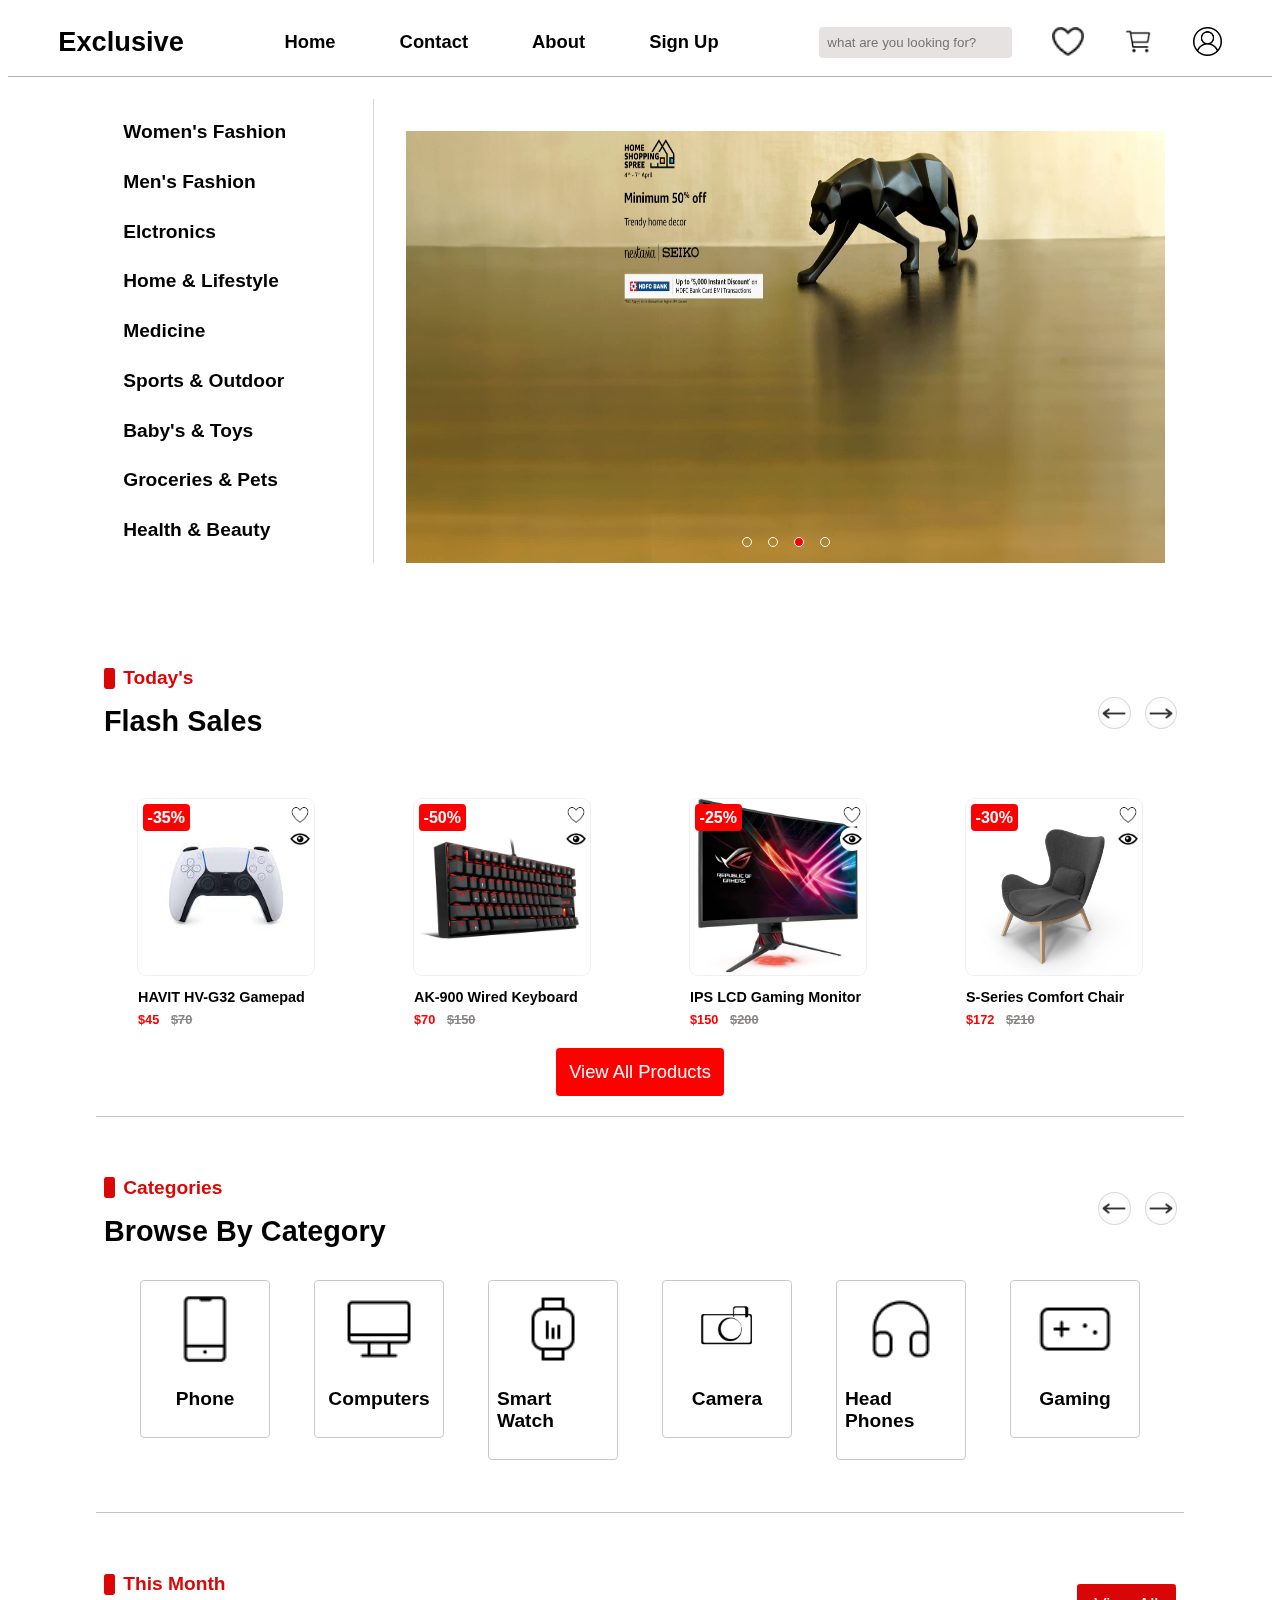
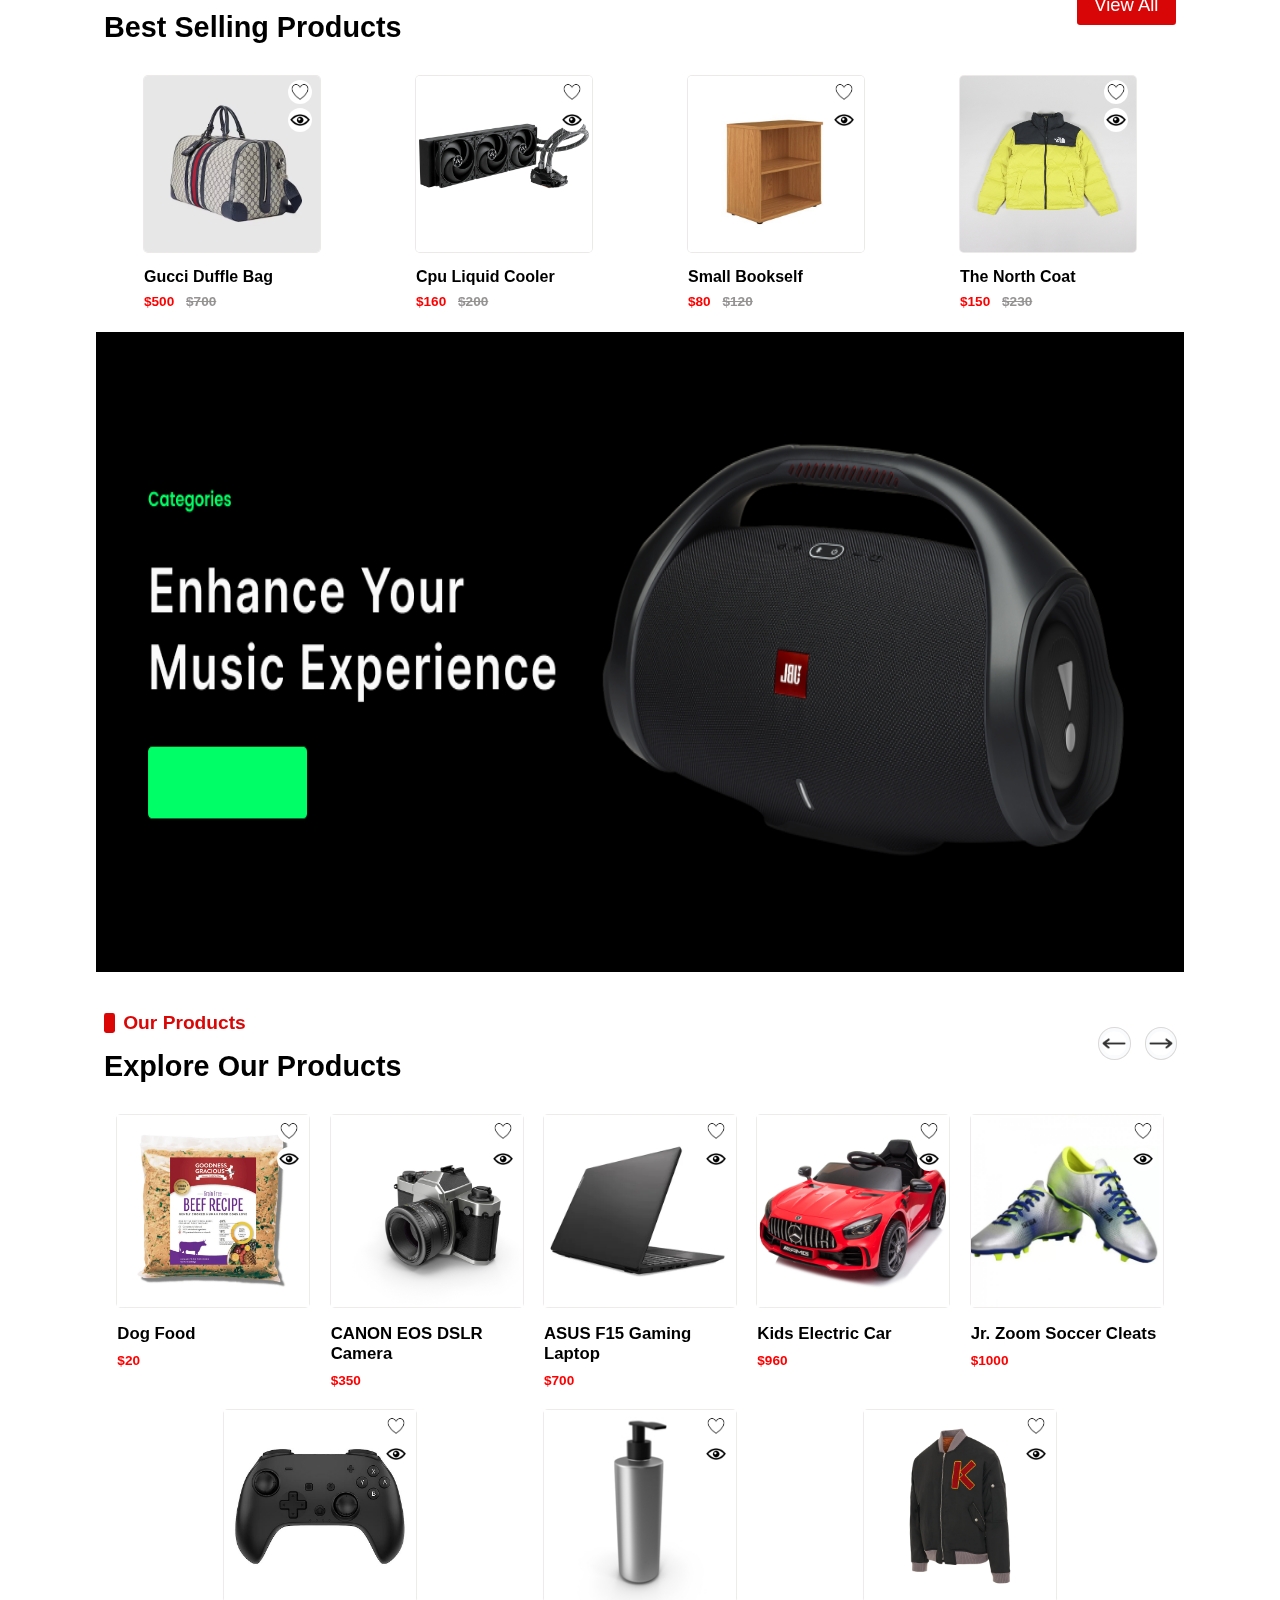
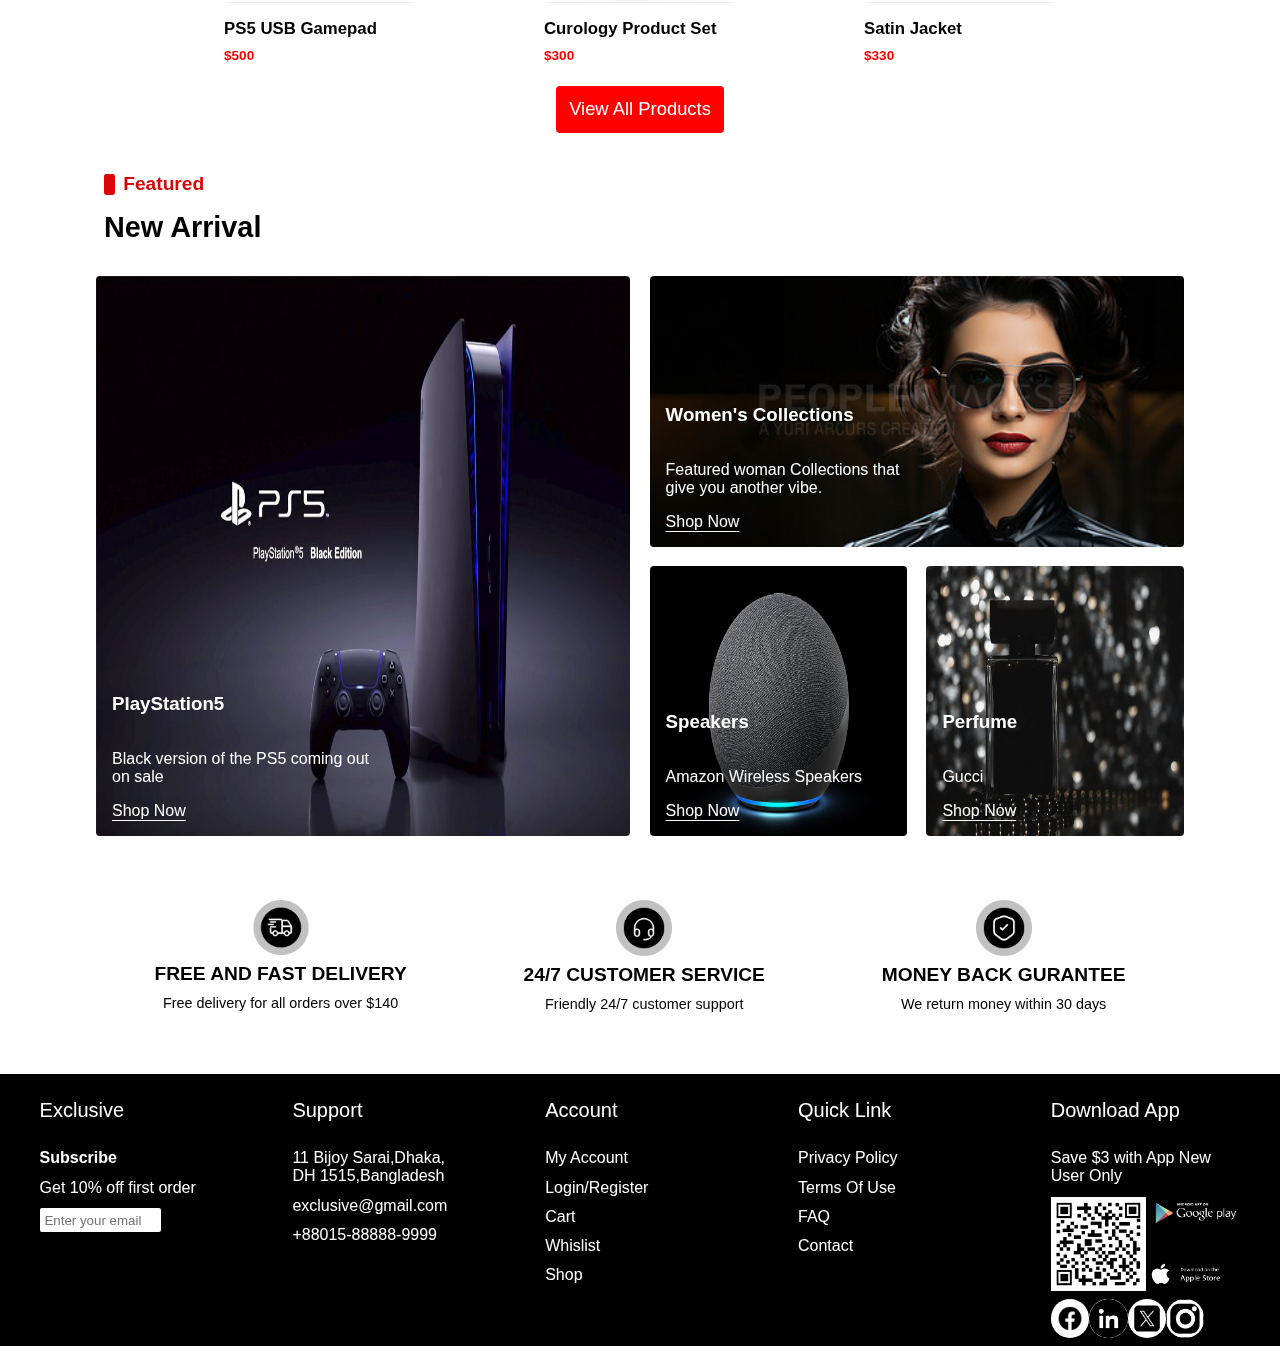
==== commit 9c59854f: "adding some change" ====
--- a/index.html
+++ b/index.html
@@ -84,7 +84,17 @@
     <main>
         <!-- flash sales -->
         <div class="catalogs">
-
+            <div class="text">
+                <div class="box">
+                    <div></div>
+                    <h5>today's</h5>
+                </div>
+                <h2>flash sales <p></p></h2>
+            </div>
+            <div class="box">
+                <img src="./images/left-arrow.png" alt="">
+                <img src="./images/right-arrow-2.png" alt="">
+            </div>
         </div>
 
         <div class="sales-item">
@@ -98,7 +108,10 @@
                     <h3>HAVIT HV-G32 Gamepad</h3>
                     <h5>$45  <span> $70</span></h5>
                 </div>
-
+                <div class="spec">
+                    <img src="./images/whislist-logo.png" alt="">
+                    <img src="./images/seen-logo.png" alt="">
+                </div>
             </div>
             <div class="item">
                 <div class="discount">-50%</div>
@@ -110,7 +123,10 @@
                     <h3>AK-900 Wired Keyboard </h3>
                     <h5>$70 <span>$150 </span></h5>
                 </div>
-
+                <div class="spec">
+                    <img src="./images/whislist-logo.png" alt="">
+                    <img src="./images/seen-logo.png" alt="">
+                </div>
             </div>
             <div class="item">
                 <div class="discount">-25%</div>
@@ -122,7 +138,10 @@
                     <h3>IPS LCD Gaming Monitor</h3>
                     <h5>$150 <span>$200 </span></h5>
                 </div>
-
+                <div class="spec">
+                    <img src="./images/whislist-logo.png" alt="">
+                    <img src="./images/seen-logo.png" alt="">
+                </div>
             </div>
             <div class="item">
                 <div class="discount">-30%</div>
@@ -134,9 +153,11 @@
                     <h3>S-Series Comfort Chair</h3>
                     <h5>$172 <span>$210</span></h5>
                 </div>
-
-            </div>
-
+                <div class="spec">
+                    <img src="./images/whislist-logo.png" alt="">
+                    <img src="./images/seen-logo.png" alt="">
+                </div>
+            </div>
         </div>
 
         <center>
--- a/style.css
+++ b/style.css
@@ -137,6 +137,10 @@
     flex-direction: column;
     gap:0;
     position:relative;
+    cursor: pointer;
+}
+main > .sales-item > .item:hover{
+    transform: scale(1.01);
 }
 main > .sales-item > .item > .discount{
     width:fit-content;
@@ -164,6 +168,22 @@
         display:none;
     }
 }
+main > .sales-item > .item > .spec{
+    width:1.5rem;
+    position: absolute;
+    display: flex;
+    flex-direction:column;
+    top:0.25rem;
+    left:85%;
+    img{
+        width:100%;
+        border-radius:50%;
+    }
+    img:hover{
+        transform: scale(1.1);
+    }
+}
+
 main > .sales-item > .item > .card:hover{
     img{
         width:100%;
@@ -184,8 +204,8 @@
         position: absolute;
     }
     button:hover{
-        opacity:0.9;
-        font-size:1.2rem;
+        font-size:1.01rem;
+        transition:font-size 0.1s;
     }
 }
 main > .sales-item > .item > .card > img{
@@ -369,8 +389,8 @@
         position: absolute;
     }
     button:hover{
-        opacity:0.9;
-        font-size:1.2rem;
+        font-size:1.01rem;
+        transition:font-size 0.1s;
     }
 }
 main > .selling-products > .item > .card > img{
@@ -431,7 +451,7 @@
     border-radius:50%;
 }
 main > .products > .item > .spec > img:hover{
-    width:1.4rem;
+    transform: scale(1.02);
 }
 main > .products > .item > .card{
     width:100%;
@@ -464,8 +484,8 @@
         position: absolute;
     }
     button:hover{
-        opacity:0.9;
-        font-size:1.2rem;
+        font-size:1.01rem;
+        transition:font-size 0.1s;
     }
 }
 main > .products > .item > .text{
@@ -633,15 +653,25 @@
 footer > .download > .img > .logo{
     display:flex;
     flex-direction: row;
-    /* padding:-0.5rem; */
-    img{
-        width:25%;
+    align-items: center;
+    img{
+        background-color:white;
+        border-radius:50%;
+        width:3vw;
     }
 }
 
-/* footer > .download > .img img{
-    width:100%;
-} */
+/* side effects on hover */
+.item{
+    cursor: pointer;
+}
+.item:hover{
+    transform:scale(1.01);
+}
+.item > .card > button:hover{
+    font-size:1.1rem;
+    transition:font-size 0.1s;
+}
 
 ::placeholder{
     font-family: 'Gill Sans', 'Gill Sans MT', Calibri, 'Trebuchet MS', sans-serif;
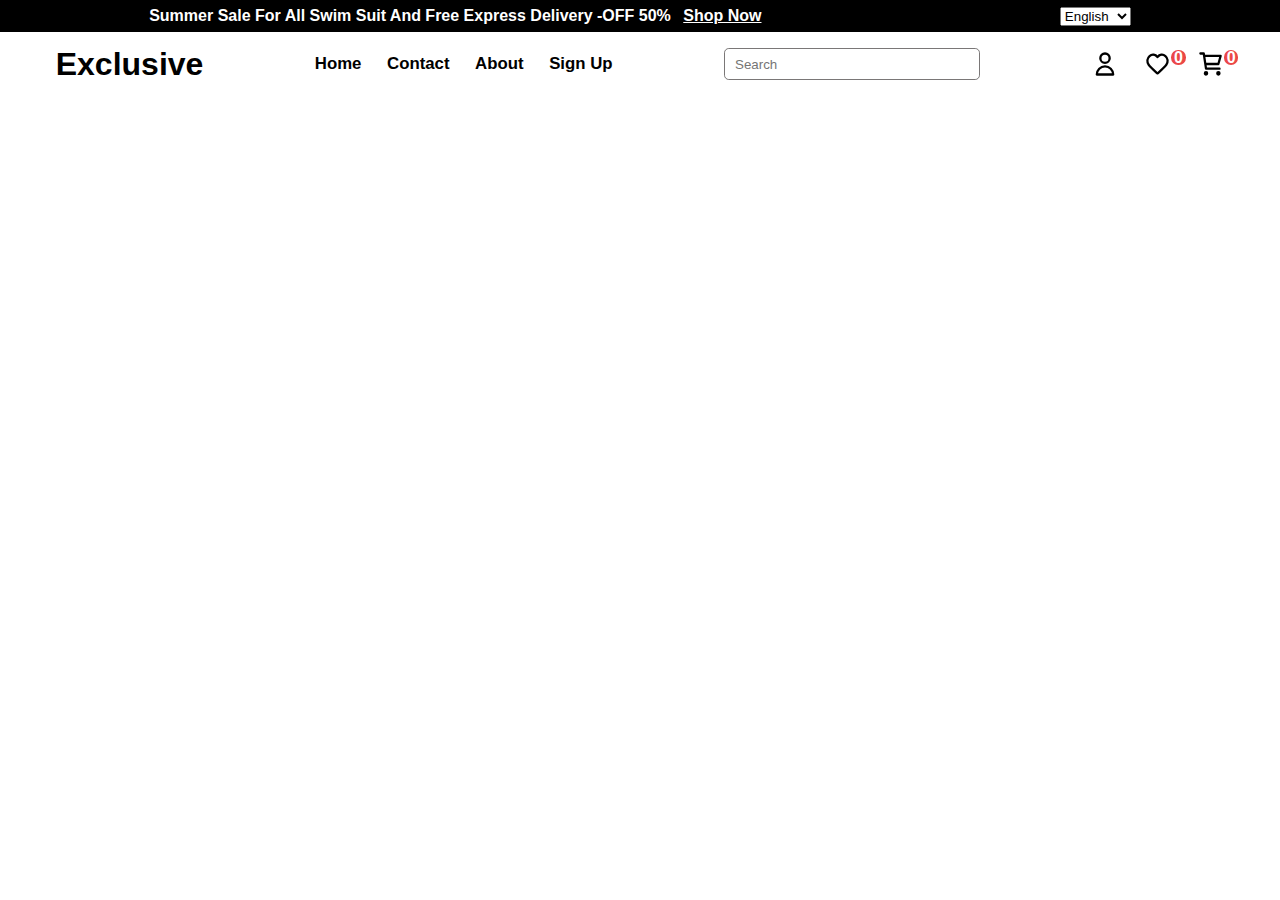
==== commit 5c17fa85: "complete nav bar with all screen responsive" ====
--- a/index.html
+++ b/index.html
@@ -7,515 +7,94 @@
     <link rel="stylesheet" href="./style.css">
 </head>
 <body>
-    <!-- nav-section -->
-    <nav class="nav-section">
-        <h1 onclick="reLoad()">Exclusive</h1>
-        <div class="mid">
+    <div class="upper">
+        <div class="p">summer sale for all swim suit and free express delivery -OFF 50%
+            <a href="">shop now</a>
+        </div>
+        <select name="" id="">
+            <option value="english">English</option>
+            <option value="dutch">Dutch</option>
+            <option value="spanish">Spanish</option>
+        </select>
+    </div>
+
+    <!-- nav section  -->
+    <nav>
+        <div class="h1">exclusive</div>
+        <div class="info">
+            <li><a href="">home</a></li>
+            <li><a href="">contact</a></li>
+            <li><a href="">about</a></li>
+            <li><a href="">sign up</a></li>
+        </div>
+        <input type="search" placeholder="Search">
+        <div class="settings">
+            <img src="./images/user-svgrepo-com.svg" alt="user">
+            <div>
+                <img src="./images/heart-svgrepo-com.svg" alt="whislist" class="whislist">
+                <div>0</div>
+            </div>
+            <div>
+                <img src="./images/cart-shopping-svgrepo-com.svg" alt="cart" class="cart"> 
+                <div>0</div>
+            </div>
+        </div>
+    </nav>
+
+    <div class="nav-lower">
+        <img src="./images/menu-svgrepo-com.svg" alt="" onclick="menu()">
+        <div>
+            <img src="./images/cart-shopping-svgrepo-com.svg" alt="">
+            <div class="num">0</div>
+        </div>
+        <img src="./images/home-svgrepo-com.svg" alt="" onclick="window.open('./index.html','_self')">
+        <div>
+            <img src="./images/heart-svgrepo-com.svg" alt="">
+            <div class="num">0</div>
+        </div>
+        <img src="./images/menu-four-svgrepo-com.svg" alt="">
+    </div>
+
+    <!-- header section  -->
+    <!-- <header>
+        <div class="left">
             <li>
-                <a href="#home">home</a>
+                <a href=""></a>
+                <img src="./images/right-arrow.svg" alt="">
             </li>
             <li>
-                <a href="#">contact</a>
+                <a href=""></a>
+                <img src="./images/right-arrow.svg" alt="">
             </li>
             <li>
-                <a href="#">about</a>
+                <a href=""></a>
+                <img src="./images/right-arrow.svg" alt="">
             </li>
             <li>
-                <a href="#">sign up</a>
+                <a href=""></a>
+                <img src="./images/right-arrow.svg" alt="">
+            </li>
+            <li>
+                <a href=""></a>
+                <img src="./images/right-arrow.svg" alt="">
+            </li>
+            <li>
+                <a href=""></a>
+                <img src="./images/right-arrow.svg" alt="">
+            </li>
+            <li>
+                <a href=""></a>
+                <img src="./images/right-arrow.svg" alt="">
+            </li>
+            <li>
+                <a href=""></a>
+                <img src="./images/right-arrow.svg" alt="">
             </li>
         </div>
         <div class="right">
-            <input type="search" placeholder="what are you looking for?">
-            <img src="./images/Vector-1.png" alt="whislist">
-            <img src="./images/Cart1 with buy.png" alt="add to cart">
-            <img src="./images/account-user.png" alt="account-settings">
-        </div>
-    </nav>
-    <hr>
-
-    <!-- header section -->
-    <header class="header-section" id="home">
-        <div class="item1">
-            <div class="card">
-                <h4>women's fashion</h4>
-                <img src="./images/right-arrow.png" alt="">
-            </div>
-            <div class="card">
-                <h4>men's fashion</h4>
-                <img src="./images/right-arrow.png" alt="">
-            </div>
-            <div class="card">
-                <h4>elctronics</h4>
-                <img src="./images/right-arrow.png" alt="elctronics">
-            </div>
-            <div class="card">
-                <h4>home & lifestyle</h4>
-                <img src="./images/right-arrow.png" alt="home & lifestyle">
-            </div>
-            <div class="card">
-                <h4>medicine</h4>
-                <img src="./images/right-arrow.png" alt="medicine">
-            </div>
-            <div class="card">
-                <h4>sports & outdoor</h4>
-                <img src="./images/right-arrow.png" alt="sports & outdoor">
-            </div>
-            <div class="card">
-                <h4>baby's & toys</h4>
-                <img src="./images/right-arrow.png" alt="baby's & toys">
-            </div>
-            <div class="card">
-                <h4>groceries & pets</h4>
-                <img src="./images/right-arrow.png" alt="groceries & pets">
-            </div>
-            <div class="card">
-                <h4>health & beauty</h4>
-                <img src="./images/right-arrow.png" alt="health & beauty">
-            </div>
-        </div>
-        <div class="item2 ">
-            <div class="container">
-                
-            </div>
-        </div>
-    </header>
-
-    <!-- main-section  -->
-    <main>
-        <!-- flash sales -->
-        <div class="catalogs">
-            <div class="text">
-                <div class="box">
-                    <div></div>
-                    <h5>today's</h5>
-                </div>
-                <h2>flash sales <p></p></h2>
-            </div>
-            <div class="box">
-                <img src="./images/left-arrow.png" alt="">
-                <img src="./images/right-arrow-2.png" alt="">
-            </div>
-        </div>
-
-        <div class="sales-item">
-            <div class="item">
-                <div class="discount">-35%</div>
-                <div class="card">
-                    <img src="./images/Frame 570.png" alt="">
-                    <button>add to cart</button>
-                </div>
-                <div class="text">
-                    <h3>HAVIT HV-G32 Gamepad</h3>
-                    <h5>$45  <span> $70</span></h5>
-                </div>
-                <div class="spec">
-                    <img src="./images/whislist-logo.png" alt="">
-                    <img src="./images/seen-logo.png" alt="">
-                </div>
-            </div>
-            <div class="item">
-                <div class="discount">-50%</div>
-                <div class="card">
-                    <img src="./images/Frame 570-1.png" alt="">
-                    <button>add to cart</button>
-                </div>
-                <div class="text">
-                    <h3>AK-900 Wired Keyboard </h3>
-                    <h5>$70 <span>$150 </span></h5>
-                </div>
-                <div class="spec">
-                    <img src="./images/whislist-logo.png" alt="">
-                    <img src="./images/seen-logo.png" alt="">
-                </div>
-            </div>
-            <div class="item">
-                <div class="discount">-25%</div>
-                <div class="card">
-                    <img src="./images/Frame 570-2.png" alt="">
-                    <button>add to cart</button>
-                </div>
-                <div class="text">
-                    <h3>IPS LCD Gaming Monitor</h3>
-                    <h5>$150 <span>$200 </span></h5>
-                </div>
-                <div class="spec">
-                    <img src="./images/whislist-logo.png" alt="">
-                    <img src="./images/seen-logo.png" alt="">
-                </div>
-            </div>
-            <div class="item">
-                <div class="discount">-30%</div>
-                <div class="card">
-                    <img src="./images/Frame 570-3.png" alt="">
-                    <button>add to cart</button>
-                </div>
-                <div class="text">
-                    <h3>S-Series Comfort Chair</h3>
-                    <h5>$172 <span>$210</span></h5>
-                </div>
-                <div class="spec">
-                    <img src="./images/whislist-logo.png" alt="">
-                    <img src="./images/seen-logo.png" alt="">
-                </div>
-            </div>
-        </div>
-
-        <center>
-            <div>view all products</div>
-        </center>
-
-        <hr>
-
-        <!-- categories -->
-        <div class="catalogs">
-            <div class="text">
-                <div class="box">
-                    <div></div>
-                    <h5>categories</h5>
-                </div>
-                <h2>browse by category</h2>
-            </div>
-            <div class="box">
-                <img src="./images/left-arrow.png" alt="">
-                <img src="./images/right-arrow-2.png" alt="">
-            </div>
-        </div>
-        <div class="categories">
-            <div class="card">
-                <img src="./images/Category-CellPhone.png" alt="">
-                <h3>phone</h3>
-            </div>
-            <div class="card">
-                <img src="./images/Category-Computer.png" alt="">
-                <h3>computers</h3>
-            </div>
-            <div class="card">
-                <img src="./images/Category-SmartWatch.png" alt="">
-                <h3>smart watch</h3>
-            </div>
-            <div class="card">
-                <img src="./images/Category-Camera.png" alt="">
-                <h3>camera</h3>
-            </div>
-            <div class="card">
-                <img src="./images/Category-Headphone.png" alt="">
-                <h3>head phones</h3>
-            </div>
-            <div class="card">
-                <img src="./images/Category-Gamepad.png" alt="">
-                <h3>gaming</h3>
-            </div>
-            
-        </div>
-        <hr>
-
-        <!-- best selling item -->
-        <div class="catalogs">
-            <div class="text">
-                <div class="box">
-                    <div></div>
-                    <h5>this month</h5>
-                </div>
-                <h2>best selling products</h2>
-            </div>
-            <div class="btn-view">view all</div>
-        </div>
-        <div class="selling-products">
-            <div class="item">
-                <div class="spec">
-                    <img src="./images/whislist-logo.png" alt="">
-                    <img src="./images/seen-logo.png" alt="">
-                </div>
-                <div class="card">
-                    <img src="./images/Cart-1.png" alt="">
-                    <button>add to cart</button>
-                </div>
-                <div class="text">
-                    <h3>Gucci Duffle Bag</h3>
-                    <h5>$500 <span>$700</span></h5>
-                </div>
-            </div>
-            <div class="item">
-                <div class="spec">
-                    <img src="./images/whislist-logo.png" alt="">
-                    <img src="./images/seen-logo.png" alt="">
-                </div>
-                <div class="card">
-                    <img src="./images/Cart-2.png" alt="">
-                    <button>add to cart</button>
-                </div>
-                <div class="text">
-                    <h3>cpu liquid cooler</h3>
-                    <h5>$160 <span>$200</span></h5>
-                </div>
-            </div>
-            <div class="item">
-                <div class="spec">
-                    <img src="./images/whislist-logo.png" alt="">
-                    <img src="./images/seen-logo.png" alt="">
-                </div>
-                <div class="card">
-                    <img src="./images/Cart-3.png" alt="">
-                    <button>add to cart</button>
-                </div>
-                <div class="text">
-                    <h3>small bookself</h3>
-                    <h5>$80 <span>$120</span></h5>
-                </div>
-            </div>
-            <div class="item">
-                <div class="spec">
-                    <img src="./images/whislist-logo.png" alt="">
-                    <img src="./images/seen-logo.png" alt="">
-                </div>
-                <div class="card">
-                    <img src="./images/Cart-10.png" alt="" style="mix-blend-mode: multiply;">
-                    <button>add to cart</button>
-                </div>
-                <div class="text">
-                    <h3>the north coat</h3>
-                    <h5>$150 <span>$230</span></h5>
-                </div>
-            </div>
-        </div>
-
-        <!-- banner -->
-        <div class="banner">
-        </div>
-
-        <!-- products  -->
-        <div class="catalogs">
-            <div class="text">
-                <div class="box">
-                    <div></div>
-                    <h5>our products</h5>
-                </div>
-                <h2>explore our products</h2>
-            </div>
-            <div class="box">
-                <img src="./images/left-arrow.png" alt="">
-                <img src="./images/right-arrow-2.png" alt="">
-            </div>
-        </div>
-        <div class="products">
-            <div class="item">
-                <div class="spec">
-                    <img src="./images/whislist-logo.png" alt="">
-                    <img src="./images/seen-logo.png" alt="">
-                </div>
-                <div class="card">
-                    <img src="./images/Cart-4.png" alt="">
-                    <button>add to cart</button>
-                </div>
-                <div class="text">
-                    <h3>dog food</h3>
-                    <h5>$20</h5>
-                </div>
-            </div>
-            <div class="item">
-                <div class="spec">
-                    <img src="./images/whislist-logo.png" alt="">
-                    <img src="./images/seen-logo.png" alt="">
-                </div>
-                <div class="card">
-                    <img src="./images/Cart-5.png" alt="">
-                    <button>add to cart</button>
-                </div>
-                <div class="text">
-                    <h3>CANON EOS DSLR camera</h3>
-                    <h5>$350</h5>
-                </div>
-            </div>
-            <div class="item">
-                <div class="spec">
-                    <img src="./images/whislist-logo.png" alt="">
-                    <img src="./images/seen-logo.png" alt="">
-                </div>
-                <div class="card">
-                    <img src="./images/Cart-6.png" alt="">
-                    <button>add to cart</button>
-                </div>
-                <div class="text">
-                    <h3>ASUS F15 gaming laptop</h3>
-                    <h5>$700</h5>
-                </div>
-            </div>
-            <div class="item">
-                <div class="spec">
-                    <img src="./images/whislist-logo.png" alt="">
-                    <img src="./images/seen-logo.png" alt="">
-                </div>
-                <div class="card">
-                    <img src="./images/Cart-7.png" alt="">
-                    <button>add to cart</button>
-                </div>
-                <div class="text">
-                    <h3>kids electric car</h3>
-                    <h5>$960</h5>
-                </div>
-            </div>
-            <div class="item">
-                <div class="spec">
-                    <img src="./images/whislist-logo.png" alt="">
-                    <img src="./images/seen-logo.png" alt="">
-                </div>
-                <div class="card">
-                    <img src="./images/Cart-8.png" alt="">
-                    <button>add to cart</button>
-                </div>
-                <div class="text">
-                    <h3>jr. zoom soccer cleats</h3>
-                    <h5>$1000</h5>
-                </div>
-            </div>
-            <div class="item">
-                <div class="spec">
-                    <img src="./images/whislist-logo.png" alt="">
-                    <img src="./images/seen-logo.png" alt="">
-                </div>
-                <div class="card">
-                    <img src="./images/Cart-9.png" alt="">
-                    <button>add to cart</button>
-                </div>
-                <div class="text">
-                    <h3>PS5 USB gamepad</h3>
-                    <h5>$500</h5>
-                </div>
-            </div>
-            <div class="item">
-                <div class="spec">
-                    <img src="./images/whislist-logo.png" alt="">
-                    <img src="./images/seen-logo.png" alt="">
-                </div>
-                <div class="card">
-                    <img src="./images/Cart.png" alt="">
-                    <button>add to cart</button>
-                </div>
-                <div class="text">
-                    <h3>curology product set</h3>
-                    <h5>$300</h5>
-                </div>
-            </div>
-            <div class="item">
-                <div class="spec">
-                    <img src="./images/whislist-logo.png" alt="">
-                    <img src="./images/seen-logo.png" alt="">
-                </div>
-                <div class="card">
-                    <img src="./images/cart2.png" alt="">
-                    <button>add to cart</button>
-                </div>
-                <div class="text">
-                    <h3>satin jacket</h3>
-                    <h5>$330</h5>
-                </div>
-            </div>
-        </div>
-        <center>
-            <div>view all products</div>
-        </center>
-
-        <!-- new arrival items -->
-        <div class="catalogs">
-            <div class="text">
-                <div class="box">
-                    <div></div>
-                    <h5>featured</h5>
-                </div>
-                <h2>new arrival</h2>
-            </div>
-        </div>
-        <div class="new-arrival">
-            <div class="item1 card">
-                <h3>PlayStation5</h3>
-                <p>Black version of the PS5 coming out <br>on sale</p>
-                <a href="">shop now</a>
-            </div>
-            <div class="item2 card">
-                <h3>Women's Collections</h3>
-                <p>Featured woman Collections that <br>give you another vibe.</p>
-                <a href="">shop now</a>
-            </div>
-            <div class="item3 card">
-                <h3>Speakers</h3>
-                <p>Amazon Wireless Speakers</p>
-                <a href="">shop now</a>
-            </div>
-            <div class="item4 card">
-                <h3>Perfume</h3>
-                <p>Gucci </p>
-                <a href="">shop now</a>
-            </div>
-        </div>
-        <!-- services-section -->
-        <div class="service">
-            <div class="card">
-                <img src="./images/Services.png" alt="">
-                <h4>FREE AND FAST DELIVERY</h4>
-                <p>Free delivery for all orders over $140</p>
-            </div>
-            <div class="card">
-                <img src="./images/Services-1.png" alt="">
-                <h4>24/7 CUSTOMER SERVICE </h4>
-                <p>Friendly 24/7 customer support</p>
-            </div>
-            <div class="card">
-                <img src="./images/Services-2.png" alt="">
-                <h4>MONEY BACK GURANTEE</h4>
-                <p>We return money within 30 days</p>
-            </div>
-        </div>
-    </main>
-    <footer>
-        <div class="card input">
-            <h2>Exclusive</h2>
-            <li>Subscribe</li>
-            <li>Get 10% off first order</li>
-            <input type="email" placeholder="Enter your email">
 
         </div>
-        <div class="card">
-            <h2>Support</h2>
-            <li>11 Bijoy Sarai,Dhaka,<br> DH 1515,Bangladesh</li>
-            <li>exclusive@gmail.com</li>
-            <li>+88015-88888-9999</li>
-        </div>
-        <div class="card">
-            <h2>Account</h2>
-            <li>My Account</li>
-            <li>Login/Register</li>
-            <li>Cart</li>
-            <li>Whislist</li>
-            <li>Shop</li>
-        </div>
-        <div class="card">
-            <h2>Quick Link</h2>
-            <li>Privacy Policy</li>
-            <li>Terms Of Use</li>
-            <li>FAQ</li>
-            <li>Contact</li>
-        </div>
-        <div class="card download">
-            <h2>Download App</h2>
-            <li>Save $3 with App New User Only</li>
-            <div class="img">
-                <div class="item download">
-                    <img src="./images/qr-code.png" alt="">
-                    <div class="apps">
-                        <img src="./images/google-play.png" alt="">
-                        <img src="./images/apple-store.png" alt="">
-                    </div>
-                </div>
-                <div class="item logo">
-                    <img src="./images/facebook.png" alt="">
-                    <img src="./images/linkdin.png" alt="">
-                    <img src="./images/twitter.png" alt="">
-                    <img src="./images/instagram.png" alt="">
-                </div>
-                
-            </div>
-        </div>
-    </footer>
+    </header> -->
     <script src="./script.js"></script>
 </body>
 </html>--- a/style.css
+++ b/style.css
@@ -1,713 +1,253 @@
+:root{
+    --compwidth:90vw;
+}
 body{
+    position: relative;
+    width:100%;
     display: flex;
     flex-direction: column;
     align-items: center;
-}
-.nav-section{
+    font-family: 'Gill Sans', 'Gill Sans MT', Calibri, 'Trebuchet MS', sans-serif;
+    margin:0;
+}
+.upper{
     width:100%;
-    height:fit-content;
+    height:2rem;
     display: flex;
     flex-direction: row;
-    justify-content:space-around;
     align-items: center;
-    cursor: pointer;
-    border-bottom:solid rgb(182, 177, 177) 1px;
-}
-.nav-section > h1{
-    font-size:1.7rem;
-    font-family: 'Gill Sans', 'Gill Sans MT', Calibri, 'Trebuchet MS', sans-serif;
-    font-weight:600;
-}
-.nav-section > .mid{
-    width:fit-content;
-    display: flex;
-    flex-direction: row;
-    gap:4rem;
-    list-style-type: none;
-}
-.nav-section > .mid a{
-    font-size:1.15rem;
-    text-decoration: none;
-    font-family: 'Gill Sans', 'Gill Sans MT', Calibri, 'Trebuchet MS', sans-serif;
-    font-weight:600;
-    text-transform: capitalize;
-    color:black;
-}
-.nav-section > .mid a:hover{
-    text-decoration:underline rgb(0, 0, 0) 1px;
-    text-underline-offset:5px;
-}
-.nav-section > .right{
-    width:fit-content;
-    display: flex;
-    flex-direction: row;
-    gap:2.5rem;
-}
-.nav-section > .right > input{
-    border:none;
-    outline: none;
-    background-color:rgb(230, 226, 226);
-    border-radius:0.25rem;
-    padding:0.5rem;
-}
-.nav-section >  .right > img{
-    height:1.8rem;
-}
-.header-section{
-    width:82vw;
-    display: flex;
-    flex-direction:row;
-    margin-top:-1.2rem;
-}
-.header-section > .item1{
-    width:25%;
-    display:flex;
-    flex-direction: column;
     justify-content: space-around;
-    padding:0.5rem;
-}
-.header-section > .item1 > .card{
+    background-color:black;
+   color:white;
+    .p{
+        text-transform: capitalize;
+        font-weight: 600;
+        a{
+            margin-left:0.5rem;
+            color:white;
+        }
+    }
+}
+nav{
     width:100%;
-    height:2rem;
-    display:flex;
-    flex-direction: row;
-    justify-content: space-between;
-    align-items:center;
-    cursor: pointer;
-    img{
-        display: none;
-    }
-}
-.header-section > .item1 > .card:hover{
-    img{
-        height:0.8rem;
-        display: inline;
-    }
-}
-.header-section > .item1 > .card > h4{
-    font-size:1.2rem;
-    font-family: 'Gill Sans', 'Gill Sans MT', Calibri, 'Trebuchet MS', sans-serif;
-    text-transform: capitalize;
-    font-weight:550;
-}
-.header-section > .item2{
-    width:75%;
-    height:25rem;
-    padding:2rem;
-    border-left:solid 1px rgb(219, 214, 214);
-}
-.header-section > .item2 > .container{
-    width:100%;
-    height:100%;
-    background-image:url('./images/');
-    background-size:100% 100%;
-}
-.header-section > .item2 > .container{
-    display: flex;
-    flex-direction: row;
-    justify-content: center;
-    align-items: flex-end;
-    gap:1rem;
-    padding:1rem;
-
-}
-.header-section > .item2 > .container > div{
-    width:0.5rem;
-    height:0.5rem;
-    border-radius:50%;
-    border:solid 1px white;
-}
-main{
-    width:85vw;
-    display: flex;
-    flex-direction: column;
-    margin-top:4rem;
-    /* border:solid 1px; */
-}
-main > .sales-item{
-    width:100%;
+    height:4rem;
     display: flex;
     flex-direction: row;
     justify-content: space-around;
-    gap:1rem;
-}
-main > .sales-item > .item{
-    width:11rem;
-    display:flex;
-    flex-direction: column;
-    gap:0;
-    position:relative;
-    cursor: pointer;
-}
-main > .sales-item > .item:hover{
-    transform: scale(1.01);
-}
-main > .sales-item > .item > .discount{
-    width:fit-content;
-    font-size:1rem;
-    font-family: 'Gill Sans', 'Gill Sans MT', Calibri, 'Trebuchet MS', sans-serif;
-    font-weight: 600;
-    color:white;
-    background-color:red;
-    border-radius:0.25rem;
-    padding:0.3rem;
-    /* border:solid 1px; */
-    position: absolute;
-    left:0.3rem;
-    top:0.3rem;
-    z-index:1;
-
-}
-main > .sales-item > .item > .card{
-    width:100%;
-    display: flex;
-    flex-direction: column-reverse;
-    position: relative;
-    /* border:solid 1px; */
-    button{
+    align-items: center;
+    .h1{
+        font-size:2rem;
+        text-transform: capitalize;
+        font-weight:600;
+    }
+    .info{
+        width:fit-content;
+        display: flex;
+        flex-direction: row;
+        gap:2vw;
+        li{
+            list-style:none;
+            a{
+                font-size:1.05rem;
+                font-weight:600;
+                text-decoration:none;
+                text-transform: capitalize;
+                color:black;
+            }
+        }
+        li:hover{
+            text-decoration:underline 2px;
+            text-underline-offset:0.25rem;
+        }
+    }
+    input{
+        width:20vw;
+        height:2rem;
+        outline:none;
+        border:1px solid rgb(122, 119, 119);
+        border-radius:0.3rem;
+    }
+    ::placeholder{
+        padding:0.5rem;
+    }
+    .settings{
+        width:fit-content;
+        display: flex;
+        flex-direction: row;
+        gap:2vw;
+        img{
+            width:1.7rem ;
+        }
+        div{
+            position: relative;
+            display: flex;
+            justify-content:center;
+            div{
+                position: absolute;
+                top:0;
+                width:0.9rem;
+                height:0.9rem;
+                display: flex;
+                align-items: center;
+                justify-content: center;
+                border-radius:50%;
+                background-color: rgb(235, 71, 71);
+                color:white;
+                font-weight:600;
+                right: -52.5%;
+            }
+        }
+        img:hover{
+            transform:scale(1.01);
+        }
+    }
+}
+.nav-lower{
+    display: none;
+}
+.menu{
+    display: none;
+}
+@media (max-width:1036px) {
+    nav{
+        .info{
+            display:none;
+        }
+        input{
+            width:30vw;
+        }
+        .settings{
+            display: none;
+        }
+    }
+    .nav-lower{
+        width:60%;
+        position: fixed;
+        bottom:0;
+        display: flex;
+        flex-direction: row;
+        justify-content: space-around;
+        padding:1rem;
+        z-index:1;
+        background-color:whitesmoke;
+        border-top-left-radius:0.5rem;
+        border-top-right-radius:0.5rem;
+        box-shadow:0px 0px 1px rgb(180, 178, 178);
+        img{
+            width:1.7rem;
+        }
+        div{
+            position: relative;
+            div{
+                position: absolute;
+                top:0;
+                right:-50%;
+                width:0.9rem;
+                height:0.9rem;
+                border:solid 1px;
+                border-radius:50%;
+                display: flex;
+                align-items: center;
+                justify-content: center;
+                background-color: rgb(247, 77, 77);
+                color:white;
+                font-weight:600;
+            }
+        }
+    }
+    .menu{
+        height:100vh;
+        position: fixed;
+        top:0;
+        bottom:0;
+        left: 0;
+        width:40vw;
+        display: flex;
+        flex-direction: column;
+        gap:1.5rem;
+        padding:1rem;
+        z-index:1;
+        background-color: whitesmoke;
+        box-shadow:0px 0px 1px rgb(160, 158, 158);
+        .heading{
+            width:100%;
+            height:2rem;
+            display: flex;
+            flex-direction: row;
+            justify-content:space-between;
+            border-bottom:solid 1px rgb(185, 183, 183);
+            .h1{
+                font-size:1.5rem;
+                font-weight:600;
+                text-transform: capitalize;
+            }
+            img{
+                width:1.6rem;
+            }
+        }
+        .info{
+            width:100%;
+            display: flex;
+            flex-direction: column;
+            li{
+                list-style:none;
+                height:2.5rem;
+                display: flex;
+                align-items: center;
+                border-bottom:solid 1px rgb(185, 183, 183);
+                a{
+                    font: size 1.2rem;
+                    text-transform: capitalize;
+                    color:black;
+                    text-decoration:none;
+                    font-weight:550;
+                }
+            }
+        }
+        select{
+            width:7rem;
+            height:1.5rem;
+        }
+    }
+}
+@media (max-width:850px) {
+    nav{
+        .info{
+            display:none;
+        }
+        input{
+            width:40vw;
+        }
+    }
+}
+@media (max-width:700px){
+    .upper{
         display:none;
     }
 }
-main > .sales-item > .item > .spec{
-    width:1.5rem;
-    position: absolute;
-    display: flex;
-    flex-direction:column;
-    top:0.25rem;
-    left:85%;
-    img{
+@media (max-width:480px) {
+    .upper{
+        display:none;
+    }
+    nav{
         width:100%;
-        border-radius:50%;
-    }
-    img:hover{
-        transform: scale(1.1);
-    }
-}
-
-main > .sales-item > .item > .card:hover{
-    img{
+        height:fit-content;
+        display:flex;
+        flex-direction: column;
+        gap:0.5rem;
+        input{
+            width:80%;
+            height:2rem;
+        }
+    }
+    .nav-lower{
         width:100%;
-    }
-    button{
-        width:100%;
-        height:2rem;
-        display:inline;
-        background-color:black;
-        font-size:1rem;
-        font-family: 'Gill Sans', 'Gill Sans MT', Calibri, 'Trebuchet MS', sans-serif;
-        text-transform:capitalize;
-        color:white;
-        border:none;
-        border-radius:0.2rem;
-        z-index:1;
-        cursor: pointer;
-        position: absolute;
-    }
-    button:hover{
-        font-size:1.01rem;
-        transition:font-size 0.1s;
-    }
-}
-main > .sales-item > .item > .card > img{
-    aspect-ratio:4/4;
-    border-radius:0.5rem;
-    box-shadow:0px 0px 0px 1px rgb(241, 240, 240);
-}
-main > .sales-item > .item > .text{
-    width:100%;
-    height:fit-content;
-}
-main > .sales-item > .item > .text > h3{
-    font-size:0.9rem;
-    font-family: 'Gill Sans', 'Gill Sans MT', Calibri, 'Trebuchet MS', sans-serif;
-    font-weight:600;
-}
-main > .sales-item > .item > .text > h5{
-    font-size:0.8rem;
-    font-family: 'Gill Sans', 'Gill Sans MT', Calibri, 'Trebuchet MS', sans-serif;
-    color:red;
-    font-weight:600;
-    margin-top:-0.5rem;
-    word-spacing:0.5rem;
-}
-main > .sales-item > .item > .text span{
-    color:rgb(139, 134, 134);
-    text-decoration: line-through;
-}
-main > center > div{
-    color: white;
-    font-size:1.15rem;
-    font-family: 'Gill Sans', 'Gill Sans MT', Calibri, 'Trebuchet MS', sans-serif;
-    border-radius:0.25rem;
-    text-transform: capitalize;
-    width:fit-content;
-    padding:0.8rem;
-    background-color:red;
-}
-hr {
-    border: none; 
-    height: 1px; 
-    background-color: rgb(197, 195, 195);
-    margin: 20px 0;
-}
-main > .catalogs{
-    display: flex;
-    flex-direction:row;
-    justify-content:space-between;
-    align-items:center;
-    padding:0.5rem;
-}
-main > .catalogs > .text{
-    height:fit-content;
-    display: flex;
-    flex-direction:column;
-    align-content:center;
-}
-main > .catalogs > .btn-view{
-    font-size:1.15rem;
-    font-family: 'Gill Sans', 'Gill Sans MT', Calibri, 'Trebuchet MS', sans-serif;
-    font-weight:500;
-    text-transform: capitalize;
-    color:white;
-    background-color:rgb(216, 6, 6);
-    border-radius:0.2rem;
-    padding:0.6rem 1.1rem;
-}
-main > .catalogs > .box{
-    display:flex;
-    flex-direction:row;
-    align-items: flex-end;
-    gap:1rem;
-}
-main > .catalogs > .box > img{
-    width:1.5rem;
-    border-radius:50%;
-    box-shadow:0px 0px 0px 1px rgb(219, 216, 216);
-    background-color: rgb(249, 251, 253);
-    padding:0.2rem;
-}
-main > .catalogs > .text > .box{
-    display: flex;
-    flex-direction:row;
-    align-items: center;
-    gap:0.5rem;
-}
-main > .catalogs > .text > .box > div{
-    width:0.7rem;
-    height:1.3rem;
-    background-color:rgb(219, 7, 7);
-    border-radius:0.15rem;
-}
-main > .catalogs > .text > .box > h5{
-    font-size:1.2rem;
-    font-family: 'Gill Sans', 'Gill Sans MT', Calibri, 'Trebuchet MS', sans-serif;
-    text-transform: capitalize;
-    color: rgb(219, 7, 7);
-}
-main > .catalogs > .text > h2{
-    font-size:1.8rem;
-    font-family: 'Gill Sans', 'Gill Sans MT', Calibri, 'Trebuchet MS', sans-serif;
-    text-transform: capitalize;
-    margin-top:-1rem;
-}
-main > .categories{
-    display:flex;
-    flex-direction:row;
-    justify-content:space-evenly;
-    margin-bottom:2rem;
-}
-main > .categories > .card{
-    width:7rem;
-    height:fit-content;
-    display: flex;
-    flex-direction: column;
-    align-items: center;
-    border:solid 1px rgb(202, 201, 201);
-    padding:0.5rem;
-    border-radius:0.25rem;
-}
-main > .categories > .card > h3{
-    font-size:1.2rem;
-    font-family: 'Gill Sans', 'Gill Sans MT', Calibri, 'Trebuchet MS', sans-serif;
-    font-weight: 600;
-    text-transform: capitalize;
-}
-main > .categories img{
-    width:5rem;
-}
-main > .selling-products{
-    display: flex;
-    flex-direction:row;
-    justify-content: space-around;
-}
-main > .selling-products > .item{
-    width:11rem;
-    position: relative;
-}
-main > .selling-products > .item > .spec{
-    width:1.5rem;
-    position: absolute;
-    left:9rem;
-    top:0.25rem;
-    z-index: 1;
-}
-main > .selling-products > .item > .spec > img{
-    width:100%;
-    border-radius:50%;
-}
-main > .selling-products > .item > .spec > img:hover{
-    width:1.4rem;
-}
-main > .selling-products > .item > .card{
-    width:100%;
-    display:flex;
-    flex-direction: column-reverse;
-    position: relative;
-    box-shadow:0px 0px 0px 1px rgb(236, 233, 233);
-    border-radius:0.25rem;
-    button{
-        display:none;
-    }
-}
-main > .selling-products > .item > .card:hover{
-    img{
-        width:100%;
-    }
-    button{
-        width:100%;
-        height:2rem;
-        display:inline;
-        background-color:black;
-        font-size:1rem;
-        font-family: 'Gill Sans', 'Gill Sans MT', Calibri, 'Trebuchet MS', sans-serif;
-        text-transform:capitalize;
-        color:white;
-        border:none;
-        border-radius:0.2rem;
-        z-index:1;
-        cursor: pointer;
-        position: absolute;
-    }
-    button:hover{
-        font-size:1.01rem;
-        transition:font-size 0.1s;
-    }
-}
-main > .selling-products > .item > .card > img{
-    width:100%;
-    border-radius:0.25rem;
-}
-main > .selling-products > .item > .text{
-    width:100%;
-    display:flex;
-    flex-direction:column;
-    gap:-4rem;
-}
-main > .selling-products > .item > .text > h3{
-    font-size:1rem;
-    text-transform: capitalize;
-    font-family: 'Gill Sans', 'Gill Sans MT', Calibri, 'Trebuchet MS', sans-serif;
-}
-main > .selling-products > .item > .text > h5{
-    font-size:0.85rem;
-    font-family: 'Gill Sans', 'Gill Sans MT', Calibri, 'Trebuchet MS', sans-serif;
-    color:red;
-    word-spacing:0.5rem;
-    margin-top:-0.5rem;
-}
-main > .selling-products > .item > .text span{
-    color: rgb(150, 147, 147);
-    text-decoration: line-through;
-}
-main > .banner{
-    width:100%;
-    height:40rem;
-    background-image:url('./images/Frame\ 600.png');
-    background-size:100% 100%;
-}
-main > .products{
-    width:100%;
-    display:flex;
-    flex-direction: row;
-    flex-wrap: wrap;
-    justify-content: space-evenly;
-}
-main > .products > .item{
-    width:12rem;
-    display:flex;
-    flex-direction: column;
-    gap:0;
-    position:relative;
-}
-main > .products > .item > .spec{
-    width:1.5rem;
-    position: absolute;
-    left:10rem;
-    top:0.25rem;
-    z-index: 1;
-}
-main > .products > .item > .spec > img{
-    width:100%;
-    border-radius:50%;
-}
-main > .products > .item > .spec > img:hover{
-    transform: scale(1.02);
-}
-main > .products > .item > .card{
-    width:100%;
-    display: flex;
-    flex-direction: column-reverse;
-    box-shadow:0px 0px 0px 1px rgb(238, 235, 235);
-    border-radius:0.25rem;
-    button{
-        display: none;
-    }
-}
-
-main > .products > .item > .card:hover{
-    img{
-        width:100%;
-    }
-    button{
-        width:100%;
-        height:2rem;
-        display:inline;
-        background-color:black;
-        font-size:1rem;
-        font-family: 'Gill Sans', 'Gill Sans MT', Calibri, 'Trebuchet MS', sans-serif;
-        text-transform:capitalize;
-        color:white;
-        border:none;
-        border-radius:0.2rem;
-        z-index:1;
-        cursor: pointer;
-        position: absolute;
-    }
-    button:hover{
-        font-size:1.01rem;
-        transition:font-size 0.1s;
-    }
-}
-main > .products > .item > .text{
-    display:flex;
-    flex-direction:column;
-}
-main > .products > .item > .text > h3{
-    font-size:1.05rem;
-    text-transform: capitalize;
-    font-family: 'Gill Sans', 'Gill Sans MT', Calibri, 'Trebuchet MS', sans-serif;
-}
-main > .products > .item > .text > h5{
-    font-size:0.85rem;
-    font-family: 'Gill Sans', 'Gill Sans MT', Calibri, 'Trebuchet MS', sans-serif;
-    color:red;
-    word-spacing:0.5rem;
-    margin-top:-0.5rem;
-}
-main > .products > .item > .text span{
-    color: rgb(150, 147, 147);
-    text-decoration: line-through;
-}
-main > .new-arrival{
-    width:100%;
-    height:35rem;
-    display: grid;
-    grid-template-columns: repeat(4,1fr);
-    grid-template-rows:repeat(2,1fr);
-    gap:1.2rem;
-}
-main > .new-arrival > .item1{
-    grid-row:1/3;
-    grid-column:1/3;
-    background-image:url(./images/ps5.jpg);
-}
-main > .new-arrival > .item2{
-    grid-column:3/5;
-    grid-row:1/2;
-    background-image:url('./images/womens_collection.png');
-}
-main > .new-arrival > .item3{
-    background-image: url('./images/speakers.jpg');
-}
-main > .new-arrival > .item4{
-    background-image: url('./images/gucci-perfume.jpg');
-}
-main > .new-arrival > .card{
-    background-size:100% 100%;
-    border-radius:0.25rem;
-    padding:1rem;
-    display:flex;
-    flex-direction: column;
-    justify-content:flex-end;
-}
-main > .new-arrival > .card > h3{
-    color:white;
-    font-family: 'Gill Sans', 'Gill Sans MT', Calibri, 'Trebuchet MS', sans-serif;
-    text-shadow:0px 0px 0px 1px white;
-}
-main > .new-arrival > .card > p{
-    color:white;
-    font-family: 'Gill Sans', 'Gill Sans MT', Calibri, 'Trebuchet MS', sans-serif;
-}
-main > .new-arrival > .card > a{
-    font-family: 'Gill Sans', 'Gill Sans MT', Calibri, 'Trebuchet MS', sans-serif;
-    color:white;
-    text-decoration:underline;
-    text-underline-offset:0.25rem;
-    text-transform: capitalize;
-}
-main > .service{
-    width:100%;
-    display:flex;
-    flex-direction:row;
-    justify-content:space-around;
-    margin-top:4rem;
-}
-main > .service > .card{
-    width:fit-content;
-    display: flex;
-    flex-direction: column;
-    align-items: center;
-}
-main > .service > .card > img{
-    width:3.5rem;
-}
-main > .service > .card > h4{
-    font-size:1.2rem;
-    font-family: 'Gill Sans', 'Gill Sans MT', Calibri, 'Trebuchet MS', sans-serif;
-    margin-top:0.5rem;
-}
-main > .service > .card > p{
-    font-size:0.9rem;
-    font-family:'Gill Sans', 'Gill Sans MT', Calibri, 'Trebuchet MS', sans-serif;
-    margin-top:-1rem;
-}
-footer{
-    width:100%;
-    display:flex;
-    flex-direction: row;
-    background-color:black;
-    color:white;
-    font-family: 'Gill Sans', 'Gill Sans MT', Calibri, 'Trebuchet MS', sans-serif;
-    justify-content:space-around;
-    margin:-1rem;
-    padding:0.5rem;
-    margin-top:3rem;
-}
-footer > .card{
-    width: 15%;
-    display:flex;
-    flex-direction:column;
-    gap:0.7rem;
-}
-footer > .card > h2{
-    font-size:1.25rem;
-    font-weight:500;
-}
-footer > .input > li:nth-child(2){
-    font-weight:600;
-}
-footer > .card > li{
-    list-style: none;
-}
-footer > .card > input{
-    width:7rem;
-    padding:0.3rem;
-    border:none;
-    border-radius:0.12rem;
-}
-footer > .card > input:focus{
-    outline:none;
-    border: none;
-}
-footer > .download > .img{
-    width:100%;
-    display: flex;
-    flex-direction:column;
-    gap:0.5rem;
-}
-footer > .download > .img > .item{
-    width:100%;
-}
-footer > .download > .img > .download{
-    width:100%;
-    display:flex;
-    flex-direction:row;
-    gap:0.2rem;
-    img{
-        width:50%;
-    }
-    .apps{
-        width:50%;
-    }
-}
-footer > .download > .img > .download > .apps{
-    display:flex;
-    flex-direction:column;
-    justify-content:space-between;
-    gap:0.1rem;
-    img{
-        width:100%;
-    }
-}
-footer > .download > .img > .logo{
-    display:flex;
-    flex-direction: row;
-    align-items: center;
-    img{
-        background-color:white;
-        border-radius:50%;
-        width:3vw;
-    }
-}
-
-/* side effects on hover */
-.item{
-    cursor: pointer;
-}
-.item:hover{
-    transform:scale(1.01);
-}
-.item > .card > button:hover{
-    font-size:1.1rem;
-    transition:font-size 0.1s;
-}
-
-::placeholder{
-    font-family: 'Gill Sans', 'Gill Sans MT', Calibri, 'Trebuchet MS', sans-serif;
-}
-@media (max-width:1090px) and (min-width:919px) {
-    .nav-section{
-        width:100%;
-        justify-content:space-around;
-    }
-    .nav-section > .mid{
-        gap:1.8rem;
-    }
-    .nav-section > .right{
-        gap:1rem;
-    }
-    .header-section{
-        width:90vw;
-    }
-    .header-section > .item1 > .card > h4{
-        font-size:1rem;
-    }
-    .header-section > .item2{
-        width:75%;
-        height:16.4rem;
-        padding:1.3rem;
-    }
-    main{
-        width:92vw;
-    }
-    main > .banner{
-        width:100%;
-        height:20rem;
-        background-image:url('./images/Frame\ 600.png');
-        background-size:100% 100%;
-    }
-    main > .new-arrival{
-        height:22.5rem;
+        padding:0.7rem;
+        img{
+            width:1.5rem;
+        }
+    }
+    .menu{
+        width:50vw;
     }
 }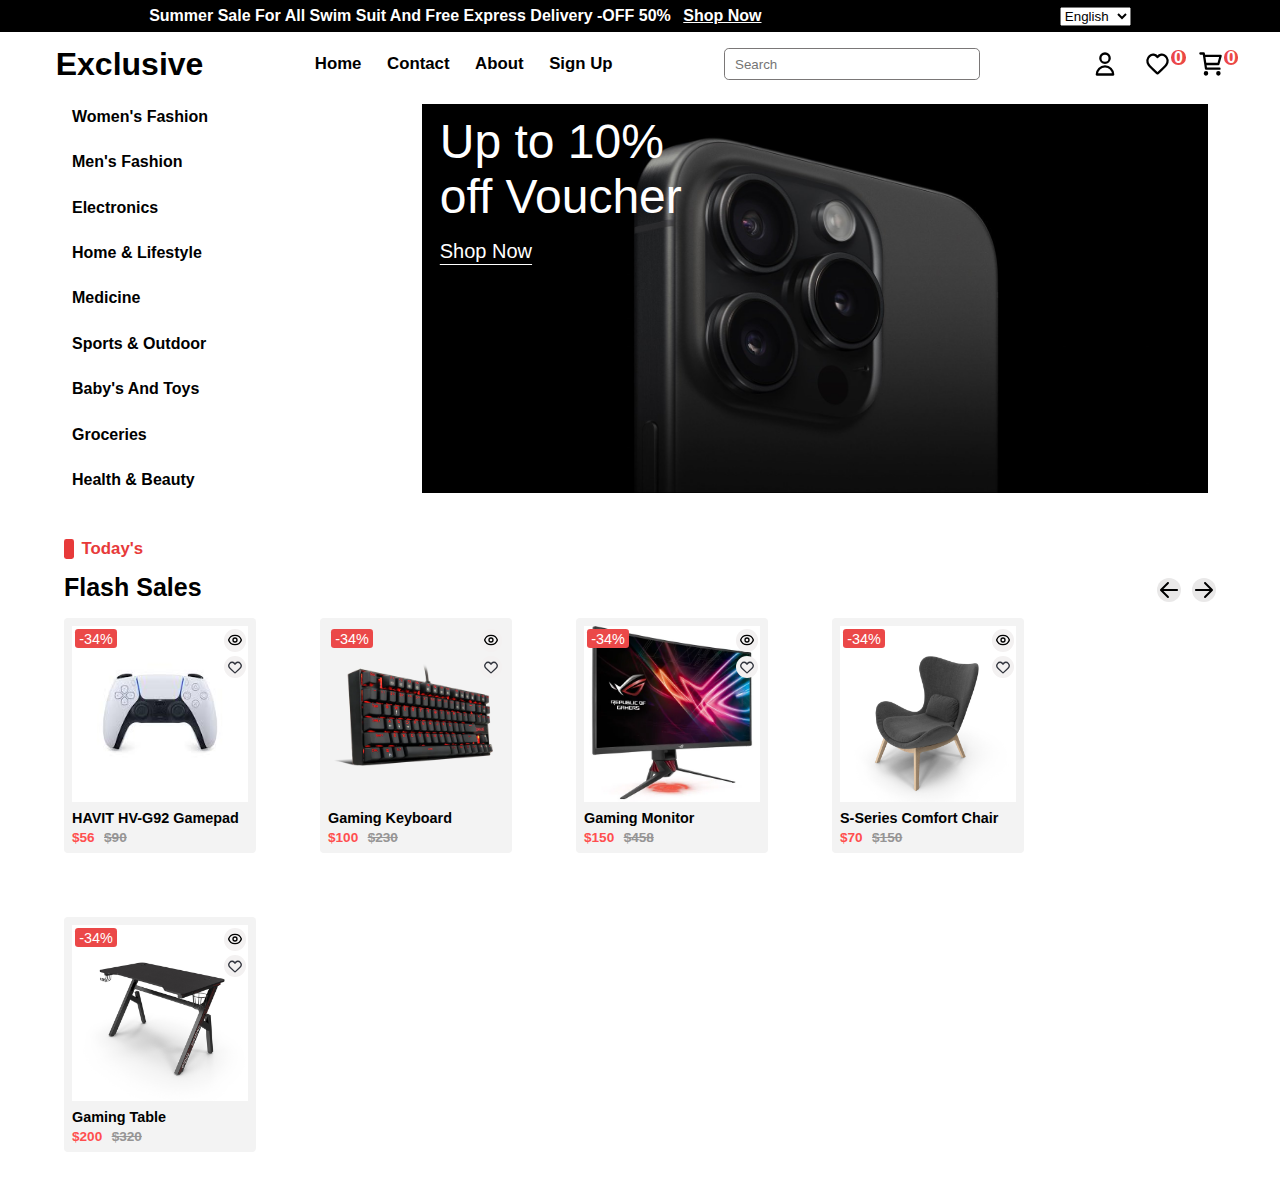
==== commit ceb9d058: "adding header and main part" ====
--- a/index.html
+++ b/index.html
@@ -52,49 +52,163 @@
             <img src="./images/heart-svgrepo-com.svg" alt="">
             <div class="num">0</div>
         </div>
-        <img src="./images/menu-four-svgrepo-com.svg" alt="">
+        <img src="./images/menu-four-svgrepo-com.svg" alt="" onclick="items(event)">
     </div>
 
     <!-- header section  -->
-    <!-- <header>
+    <header>
         <div class="left">
             <li>
-                <a href=""></a>
-                <img src="./images/right-arrow.svg" alt="">
-            </li>
-            <li>
-                <a href=""></a>
-                <img src="./images/right-arrow.svg" alt="">
-            </li>
-            <li>
-                <a href=""></a>
-                <img src="./images/right-arrow.svg" alt="">
-            </li>
-            <li>
-                <a href=""></a>
-                <img src="./images/right-arrow.svg" alt="">
-            </li>
-            <li>
-                <a href=""></a>
-                <img src="./images/right-arrow.svg" alt="">
-            </li>
-            <li>
-                <a href=""></a>
-                <img src="./images/right-arrow.svg" alt="">
-            </li>
-            <li>
-                <a href=""></a>
-                <img src="./images/right-arrow.svg" alt="">
-            </li>
-            <li>
-                <a href=""></a>
+                <a href="">women's fashion</a>
+                <img src="./images/right-arrow.svg" alt="">
+            </li>
+            <li>
+                <a href="">men's fashion</a>
+                <img src="./images/right-arrow.svg" alt="">
+            </li>
+            <li>
+                <a href="">electronics</a>
+                <img src="./images/right-arrow.svg" alt="">
+            </li>
+            <li>
+                <a href="">home & lifestyle</a>
+                <img src="./images/right-arrow.svg" alt="">
+            </li>
+            <li>
+                <a href="">medicine</a>
+                <img src="./images/right-arrow.svg" alt="">
+            </li>
+            <li>
+                <a href="">sports & outdoor</a>
+                <img src="./images/right-arrow.svg" alt="">
+            </li>
+            <li>
+                <a href="">baby's and toys</a>
+                <img src="./images/right-arrow.svg" alt="">
+            </li>
+            <li>
+                <a href="">groceries </a>
+                <img src="./images/right-arrow.svg" alt="">
+            </li>
+            <li>
+                <a href="">health & beauty</a>
                 <img src="./images/right-arrow.svg" alt="">
             </li>
         </div>
         <div class="right">
-
-        </div>
-    </header> -->
+            <div class="card">
+                <img src="./images/iphone.jpg" alt="">
+                <div class="text">
+                    <div class="h1">Up to 10% <br> off Voucher</div>
+                    <a href="">shop now</a>
+                </div>
+            </div>
+            <div class="card">
+                <img src="./images/tv_ads1.jpg" alt="">
+                <div class="text">
+                    <div class="h1">Up to 20% <br>off Voucher</div>
+                    <a href="">shop now</a>
+                </div>
+            </div>
+        </div>
+    </header>
+
+    <!-- main section  -->
+    <main>
+        <!-- flsh sales section  -->
+        <div class="flash-sales">
+            <div class="catelogs">
+                <div class="left-section">
+                    <div class="box">
+                        <div></div>
+                        <h5>today's</h5>
+                    </div>
+                    <div class="text">flash sales</div>
+                </div>
+                <div class="right-section">
+                    <img src="./images/left-arrow.svg" alt="">
+                    <img src="./images/right-arrow.svg" alt="">
+                </div>
+            </div>
+            <div class="items">
+                <div class="card">
+                    <div class="off">-34%</div>
+                    <div class="float">
+                        <img src="./images/seen.svg" alt="seen">
+                        <img src="./images/favorite.svg" alt="favorite">
+                    </div>
+                    <div class="box">
+                        <img src="./images/Frame 570.png" alt="">
+                        <button>add to cart</button>
+                    </div>
+                    <div class="text">
+                        <div class="h3">HAVIT HV-G92 Gamepad</div>
+                        <div class="h5">$56 <span>$90</span></div>
+                    </div>
+                </div>
+                <div class="card">
+                    <div class="off">-34%</div>
+                    <div class="float">
+                        <img src="./images/seen.svg" alt="seen">
+                        <img src="./images/favorite.svg" alt="favorite">
+                    </div>
+                    <div class="box">
+                        <img src="./images/Frame 570-1.png" alt="">
+                        <button>add to cart</button>
+                    </div>
+                    <div class="text">
+                        <div class="h3">gaming keyboard</div>
+                        <div class="h5">$100 <span>$230</span></div>
+                    </div>
+                </div>
+                <div class="card">
+                    <div class="off">-34%</div>
+                    <div class="float">
+                        <img src="./images/seen.svg" alt="seen">
+                        <img src="./images/favorite.svg" alt="favorite">
+                    </div>
+                    <div class="box">
+                        <img src="./images/Frame 570-2.png" alt="">
+                        <button>add to cart</button>
+                    </div>
+                    <div class="text">
+                        <div class="h3">gaming monitor</div>
+                        <div class="h5">$150 <span>$458</span></div>
+                    </div>
+                </div>
+                <div class="card">
+                    <div class="off">-34%</div>
+                    <div class="float">
+                        <img src="./images/seen.svg" alt="seen">
+                        <img src="./images/favorite.svg" alt="favorite">
+                    </div>
+                    <div class="box">
+                        <img src="./images/Frame 570-3.png" alt="">
+                        <button>add to cart</button>
+                    </div>
+                    <div class="text">
+                        <div class="h3">S-Series comfort chair</div>
+                        <div class="h5">$70 <span>$150</span></div>
+                    </div>
+                </div>
+                <div class="card">
+                    <div class="off">-34%</div>
+                    <div class="float">
+                        <img src="./images/seen.svg" alt="seen">
+                        <img src="./images/favorite.svg" alt="favorite">
+                    </div>
+                    <div class="box">
+                        <img src="./images/gaming-table.jpg" alt="">
+                        <button>add to cart</button>
+                    </div>
+                    <div class="text">
+                        <div class="h3">gaming table</div>
+                        <div class="h5">$200 <span>$320</span></div>
+                    </div>
+                </div>
+            </div>
+        </div>
+    </main>
     <script src="./script.js"></script>
 </body>
 </html>--- a/style.css
+++ b/style.css
@@ -107,6 +107,250 @@
 }
 .menu{
     display: none;
+}
+header{
+    width:var(--compwidth);   
+    display: flex;
+    flex-direction: row;
+    gap:13%;
+}
+header > .left{
+    width:20%;
+    height:45vh;
+    display: flex;
+    flex-direction: column;
+    justify-content: space-around;
+    gap:0.25rem;
+    li{
+        list-style:none;
+        height:2rem;
+        display: flex;
+        flex-direction: row;
+        align-items: center;
+        justify-content: space-between;
+        a{
+            text-decoration: none;
+            color:black;
+            text-transform: capitalize;
+            font-weight:600;
+            margin-left:0.5rem;
+        }
+        img{
+            width: 1.25rem;
+            display: none;
+        }
+    }
+    li:hover{
+        box-shadow:0px 0px 5px rgb(214, 214, 214);
+        img{
+            display: inline;
+        }
+    }
+}
+header > .right{
+    width:80%;
+    height:45vh;
+    display: flex;
+    flex-direction: row;
+    overflow:scroll hidden;
+    scroll-snap-type:inline mandatory;
+    scroll-margin-inline:start;
+    .card{
+        min-width:98%;
+        display: flex;
+        position: relative;
+        padding:0.5rem;
+        scroll-snap-align:center;
+        margin-right:0.5rem;
+        img{
+            width:100%;
+            height:100%;
+        }
+        .text{
+            position: absolute;
+            top:2vh;
+            left:2vw;
+            display: flex;
+            flex-direction: column;
+            gap:1rem;
+            .h1{
+                color: white;
+                font-size:3rem;
+            }
+            a{
+                text-decoration:none;
+                color:white;
+                text-transform: capitalize;
+                font-size:1.25rem;
+                text-decoration: underline white 1px;
+                text-underline-offset:0.35rem;
+            }
+            a:hover{
+                opacity:0.8;
+            }
+        }
+
+    }
+}
+main{
+    width:var(--compwidth);
+    display: flex;
+    flex-direction: column;
+    margin:2rem 0;
+}
+main > .flash-sales{
+    width:100%;
+    display: flex;
+    flex-direction: column;
+    .items{
+        width:100%;
+        display: flex;
+        flex-direction: row;
+        flex-wrap: wrap;
+        margin:1rem 0;
+        gap:5vw;
+        .card{
+            position: relative;
+            max-width:11rem;
+            display: flex;
+            flex-direction: column;
+            gap:0.25rem;
+            padding:0.5rem;
+            background-color:rgb(243, 243, 243);
+            justify-self:left;
+            border-radius:0.25rem;
+            .off{
+                position: absolute;
+                top:0.7rem;
+                left:0.7rem;
+                background-color:rgb(235, 72, 72);
+                border-radius:0.2rem;
+                font-size:0.9rem;
+                padding:0.1rem 0.25rem;
+                font-weight:500;
+                color:white;
+                z-index:1;
+            }
+            .float{
+                width:1rem;
+                position: absolute;
+                top:0.7rem;
+                right:1rem;
+                display:flex;
+                flex-direction: column;
+                gap:0.25rem;
+                z-index:1;
+                img{
+                    width:100%;
+                    background-color:rgb(243, 241, 241);
+                    border-radius:50%;
+                    padding:0.2rem;
+                }
+            }
+            .box{
+                position: relative;
+                border-radius:0.25rem;
+                img{
+                    width:100%;
+                }
+                button{
+                    display:none;
+                }
+            }
+            .box:hover{
+                button{
+                    display: block;
+                    position: absolute;
+                    bottom:0;
+                    width:100%;
+                    height:1.5rem;
+                    outline:none;
+                    border:none;
+                    background-color:rgb(0, 0, 0);
+                    color:white;
+                    text-transform: capitalize;
+                    font-weight:600;
+                    font-size:0.9rem;
+                    border-radius:0.25rem;
+                }
+                button:hover{
+                    opacity:0.85;
+                }
+            }
+            .text{
+                width:100%;
+                display: flex;
+                flex-direction: column;
+                gap:0.25rem;
+                .h3{
+                    font-size:0.9rem;
+                    font-weight:600;
+                    text-transform: capitalize;
+                }
+                .h5{
+                    font-size:0.85rem;
+                    font-weight:700;
+                    color:rgb(255, 79, 79);
+                    word-spacing:0.35rem;
+                    span{
+                        color:rgb(150, 149, 149);
+                        text-decoration:line-through;
+                    }
+                }
+            }
+        }
+        .card:hover{
+            box-shadow:0px 0px 5px rgb(212, 212, 212);
+        }
+    }
+}
+.catelogs{
+    width:100%;
+    display: flex;
+    flex-direction: row;
+    justify-content: space-between;
+    .left-section{
+        width:fit-content;
+        display: flex;
+        flex-direction: column;
+        gap:0.5rem;
+        .box{
+            height:2rem;
+            display: flex;
+            flex-direction:row;
+            align-items: center;
+            gap:0.5rem;
+            div{
+                width:0.6rem;
+                height:1.25rem;
+                background-color:rgb(231, 58, 58);
+                border-radius:0.15rem;
+            }
+            h5{
+                font-size:1.05rem;
+                text-transform: capitalize;
+                color:rgb(231, 58, 58);
+            }
+
+        }
+        .text{
+            font-size:25px;
+            font-weight:600;
+            text-transform: capitalize;
+        }
+    }
+    .right-section{
+        width:fit-content;
+        display: flex;
+        flex-direction: row;
+        gap:0.7rem;
+        align-self: flex-end;
+        img{
+            width:1.5rem;
+            border-radius:50%;
+            background-color:rgb(233, 232, 232);
+        }
+    }
 }
 @media (max-width:1036px) {
     nav{
@@ -209,6 +453,68 @@
             height:1.5rem;
         }
     }
+    header > .left{
+        display:none;
+    }
+    header > .right{
+        width:100%;
+    }
+    .container{
+        position: fixed;
+        width:40%;
+        height:100vh;
+        display: flex;
+        flex-direction: column;
+        gap:2rem;
+        padding:1rem;
+        z-index:2;
+        top:0;
+        left:0;
+        bottom:0;
+        background-color:whitesmoke;
+        .heading{
+            width:100%;
+            height:3rem;
+            display:flex;
+            flex-direction: row;
+            align-items: center;
+            justify-content: space-between;
+            border-bottom:solid 1px rgb(192, 188, 188);
+            h1{
+                font-size:1.6rem;
+                text-transform: capitalize;
+            }
+            img{
+                width:1.5rem;
+            }
+        }
+        .left{
+            width:100%;
+            height:fit-content;
+            display: flex;
+            flex-direction: column;
+            gap: 0.5rem;
+            li{
+                height:2rem;
+                list-style:none;
+                border-bottom: solid 1px rgb(194, 191, 191);
+                a{
+                    color:black;
+                    text-decoration:none;
+                    font-weight:600;
+                    text-transform: capitalize;
+                }
+                img{
+                    display:none;
+                }
+            }
+            li:hover{
+                a{
+                    opacity:0.9;
+                }
+            }
+        }
+    }
 }
 @media (max-width:850px) {
     nav{
